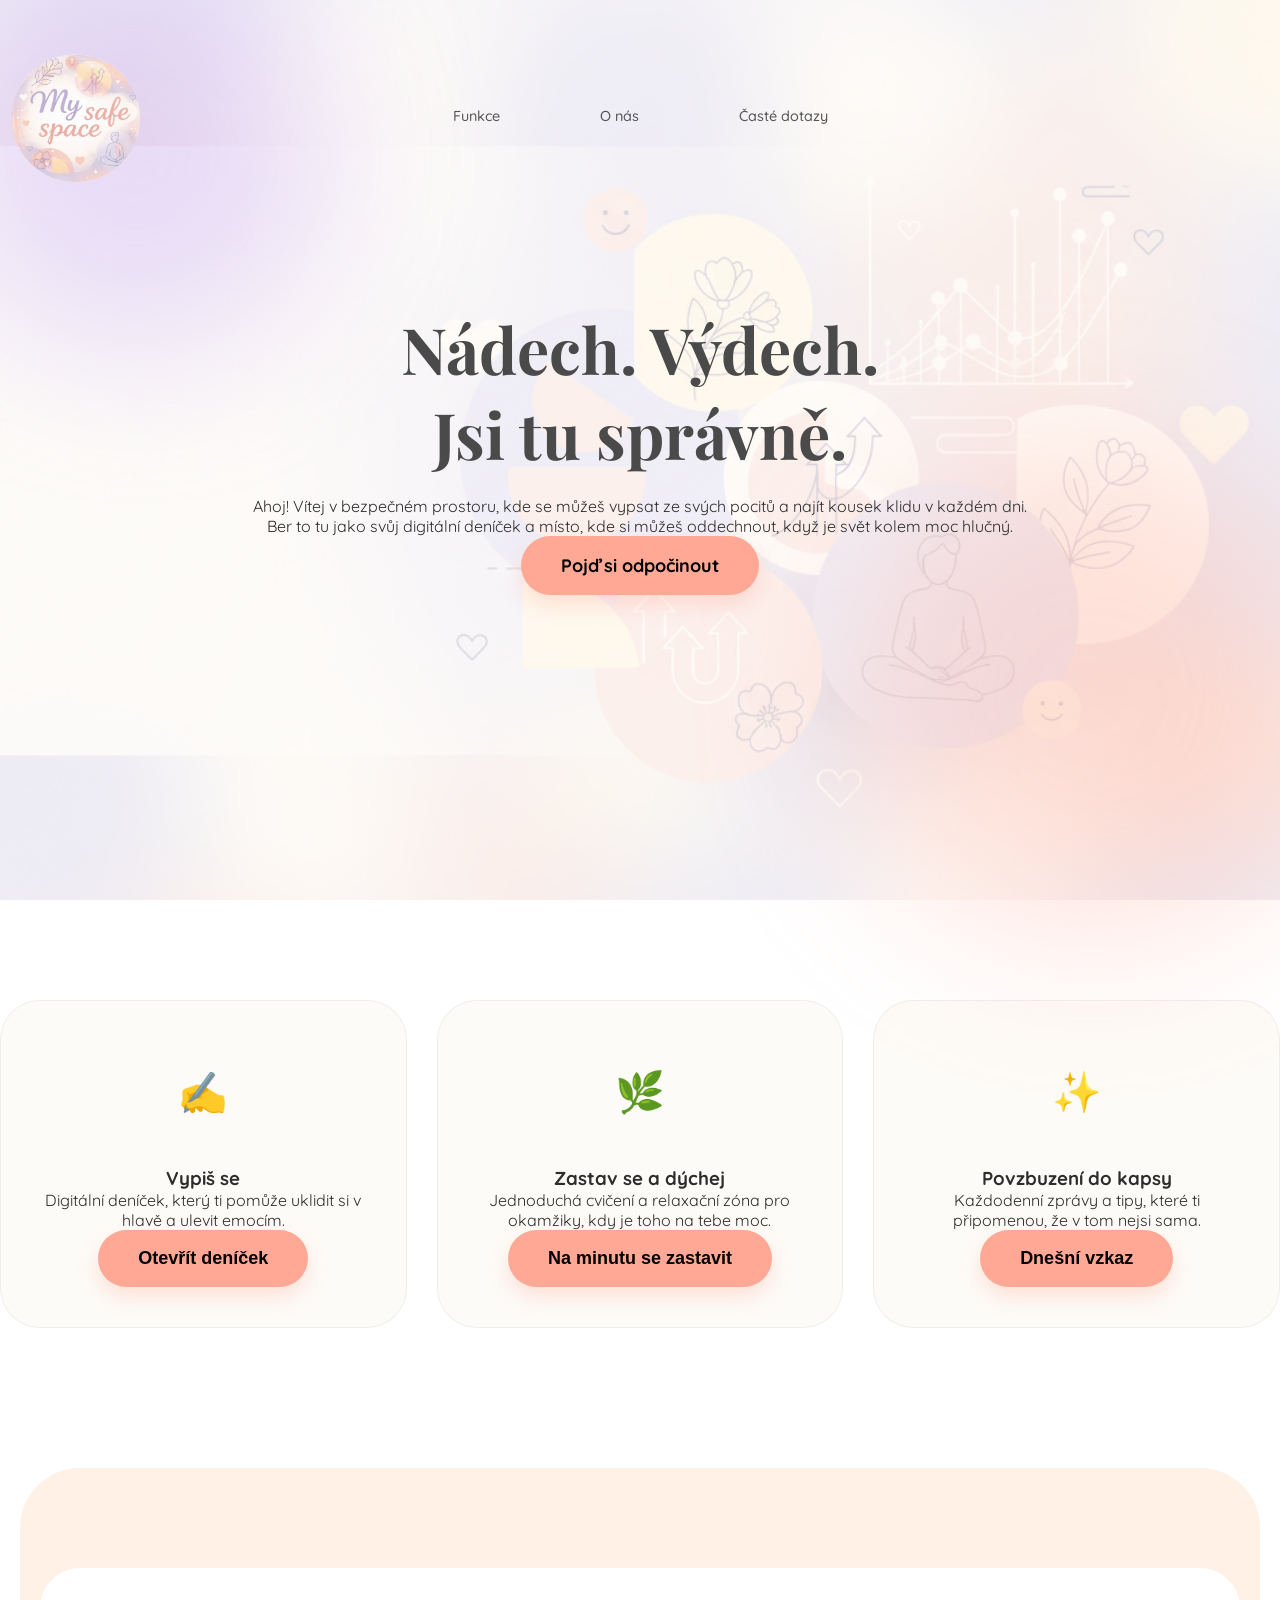
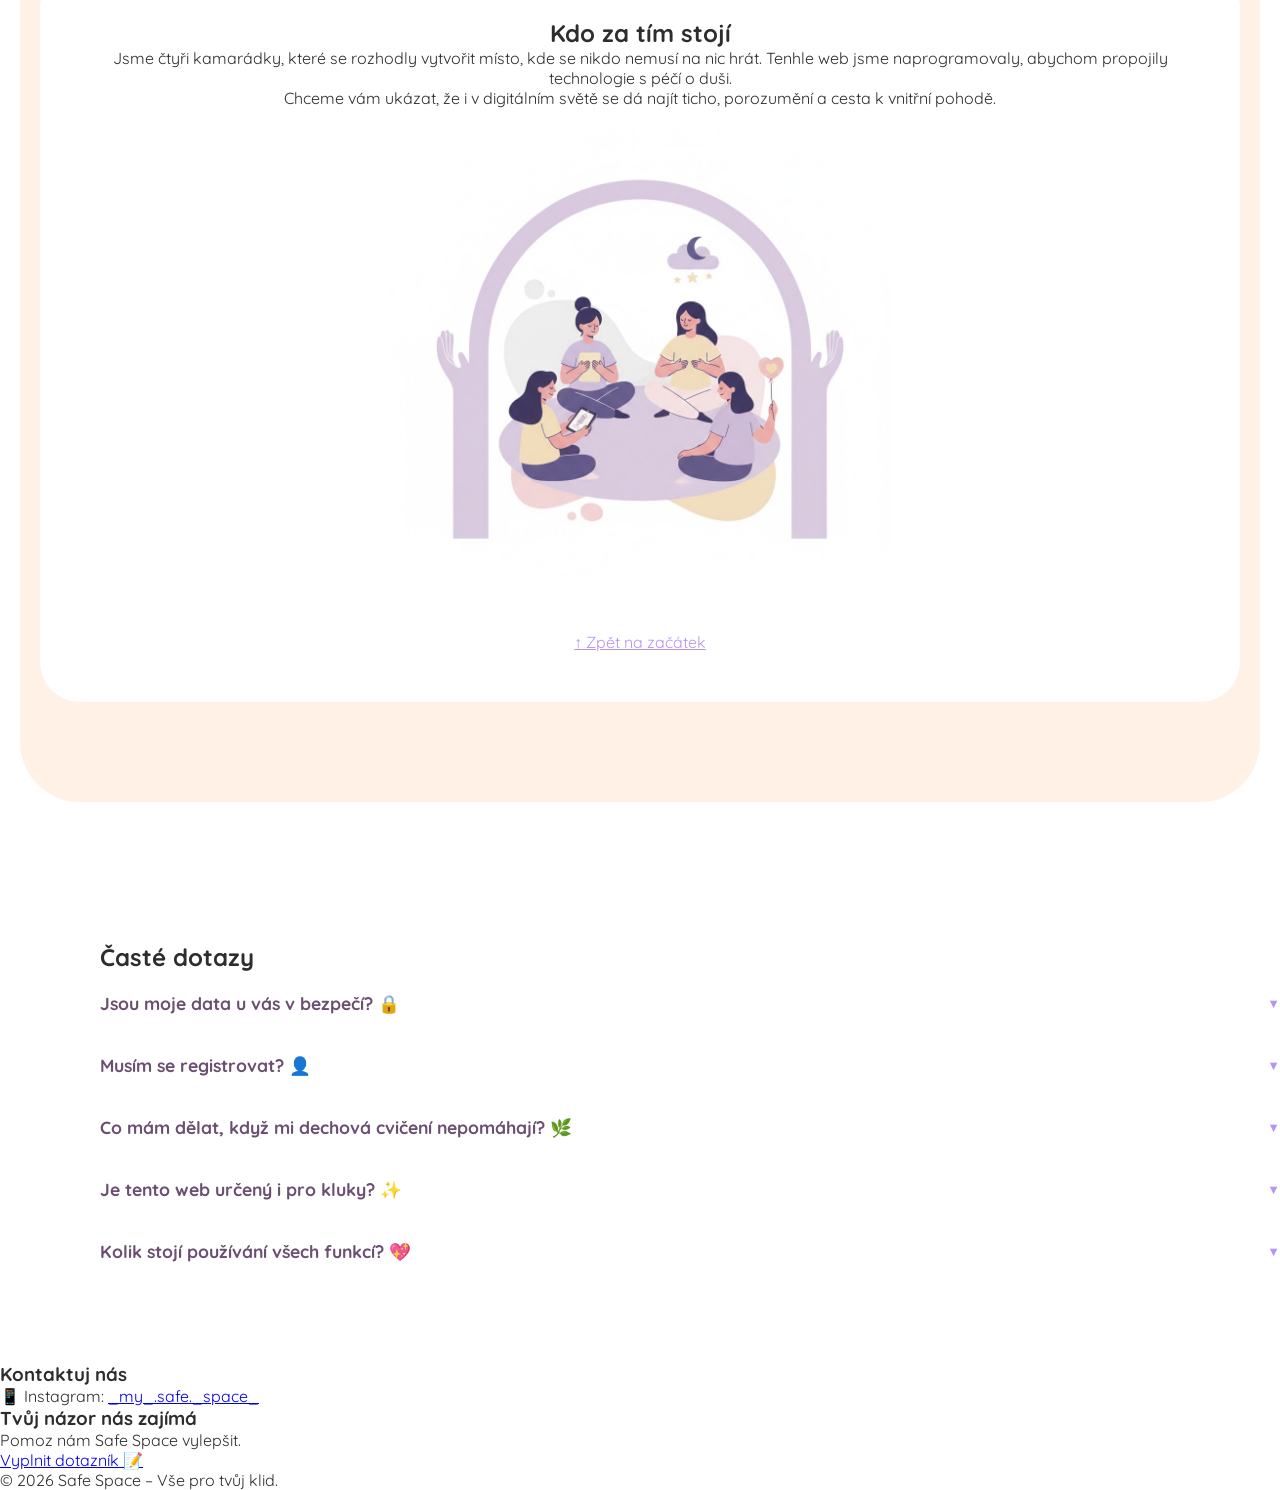
==== index.html @ 0c3a9729 "Rename safe_space_2_.html to index.html" ====
<!DOCTYPE html>
<html lang="cs">
<head>
    <meta charset="UTF-8">
    <meta name="viewport" content="width=device-width, initial-scale=1.0">
    <title>Safe Space | Nádech. Výdech.</title>
    <link href="https://fonts.googleapis.com/css2?family=Playfair+Display:ital,wght@0,700;1,700&family=Quicksand:wght@300;500;700&display=swap" rel="stylesheet">
    <link rel="stylesheet" href="safe_space_2.css">
</head>
<body>

<nav class="navbar">
    <div class="container nav-flex">
        <a href="#home" class="logo">
            <img src="logo bez pozadí.png" alt="Safe space">
        </a>
        <ul class="nav-links">
            <li><a href="#funkce">Funkce</a></li>
            <li><a href="#o_nas" class="nav-about-link">O nás</a></li> 
            <li><a href="#caste_dotazy">Časté dotazy</a></li>
        </ul>
        <span class="spacer"></span>
    </div>
</nav>

<section class="hero" id="home">
    <div class="hero-overlay"></div>
    <div class="blob blob-1"></div>
    <div class="blob blob-2"></div>
    <div class="hero-content">
        <div class="container">
            <h1>Nádech. Výdech.<br>Jsi tu správně.</h1>
            <p>Ahoj! Vítej v bezpečném prostoru, kde se můžeš vypsat ze svých pocitů a najít kousek klidu v každém dni.</p> 
            <p>Ber to tu jako svůj digitální deníček a místo, kde si můžeš oddechnout, když je svět kolem moc hlučný.</p>  
            <a href="#funkce" class="btn-peach">Pojď si odpočinout</a>
        </div>
    </div>
</section>

<section class="features" id="funkce">
    <div class="container">
        <div class="feature-grid">
            <article class="feature-item">
                <div class="icon-box icon-pink">✍️</div>
                <h3>Vypiš se</h3>
                <p>Digitální deníček, který ti pomůže uklidit si v hlavě a ulevit emocím.</p>
                <button class="btn-peach" onclick="openJournal()">Otevřít deníček</button>
            </article>

            <article class="feature-item">
                <div class="icon-box icon-blue">🌿</div>
                <h3>Zastav se a dýchej</h3>
                <p>Jednoduchá cvičení a relaxační zóna pro okamžiky, kdy je toho na tebe moc.</p>
                <div id="breath-zone" style="display: none;">
                    <video class="breath-video" autoplay loop muted playsinline>
                        <source src="interaktivni_prvek.gif.mp4" type="video/mp4">
                    </video>
                    <p id="breath-text" style="font-weight: bold; margin-top: 10px;">Nádech...</p>
                </div>
                <button id="start-breath" class="btn-peach">Na minutu se zastavit</button>
            </article>

            <article class="feature-item">
                <div class="icon-box icon-purple">✨</div>
                <h3>Povzbuzení do kapsy</h3>
                <p>Každodenní zprávy a tipy, které ti připomenou, že v tom nejsi sama.</p>
                <button class="btn-peach" id="vzkaz-btn">Dnešní vzkaz</button>
            </article>
        </div>
    </div>
</section>

<section class="about" id="o_nas">
    <div class="container">
        <div class="about-card">
            <h2>Kdo za tím stojí</h2>
            <p>Jsme čtyři kamarádky, které se rozhodly vytvořit místo, kde se nikdo nemusí na nic hrát. Tenhle web jsme naprogramovaly, abychom propojily technologie s péčí o duši.</p>
            <p>Chceme vám ukázat, že i v digitálním světě se dá najít ticho, porozumění a cesta k vnitřní pohodě.</p>
            <img src="landing_page_obrazek.png" class="ctyri_kamaradky" alt="Tým Safe Space">
            <a href="#home" style="display:block; margin-top:20px; color: var(--lavender);">↑ Zpět na začátek</a>
        </div>
    </div>
</section>

 <section class="faq" id="caste_dotazy" style="padding-left: 100px;">
    <div class="container">
        <h2 class="section-title">Časté dotazy</h2>
        <div class="faq-list">
            <div class="faq-item">
                <button class="faq-question">Jsou moje data u vás v bezpečí? 🔒</button>
                <div class="faq-answer"><p>Naprosto. Vše zůstává pouze ve tvém prohlížeči.</p></div>
            </div>
            <div class="faq-item">
                <button class="faq-question">Musím se registrovat? 👤</button>
                <div class="faq-answer"><p>Ne, registrace není potřeba.</p></div>
            </div>
             <div class="faq-item">
                <button class="faq-question">Co mám dělat, když mi dechová cvičení nepomáhají? 🌿</button>
                <div class="faq-answer"><p>To se může stát a je to v pořádku.</p>
                                        </p> V takovém případě doporučujeme sekci „Kontakty“, kde najdeš čísla na odborníky a linky důvěry, kteří jsou tu pro tebe 24/7. </p></div>
            </div> <div class="faq-item">
                <button class="faq-question">Je tento web určený i pro kluky? ✨</button>
                <div class="faq-answer"><p>Určitě! I když je design laděný do jemných barev, psychické zdraví nezná pohlaví.</p> 
                                           <p> Safe Space je tu pro každého, kdo potřebuje chvíli klidu.</p></div>
            </div> <div class="faq-item">
                <button class="faq-question">Kolik stojí používání všech funkcí? 💖</button>
                <div class="faq-answer"><p>Vše na tomto webu je a vždy bude zdarma. Naším cílem je pomáhat, ne vydělávat.</p></div>
            </div>
        </div>
    </div>
 </section>

<div id="journal-overlay" class="overlay">
    <div class="journal-container">
        <button id="close-journal" class="close-btn">&times; Zavřít</button>
        <div class="journal-tabs">
            <button class="tab-btn active" onclick="openTab(event, 'new-entry')">Nový zápis</button>
            <button class="tab-btn" onclick="openTab(event, 'past-entries')">Minulé zápisky</button>
        </div>
        <div id="new-entry" class="tab-content active">
            <h2>Jak se dnes cítíš?</h2>
            <textarea id="journal-text" placeholder="Tady je tvůj bezpečný prostor..."></textarea>
            <button class="btn-peach" onclick="saveEntry()">Uložit do deníčku</button>
        </div>
        <div id="past-entries" class="tab-content">
            <h2>Tvé minulé myšlenky</h2>
            <div id="entries-list"><p>Zatím tu nejsou žádné zápisky.</p></div>
        </div>
    </div>
</div>

<script src="safe_space_2.js"></script>
</body>
</html>

<footer class="site-footer">
    <div class="container footer-flex">
        <div class="footer-column">
            <h3>Kontaktuj nás</h3>
            <p>📱 Instagram: <a href="#">_my_.safe._space_</a></p>
        </div>

        <div class="footer-column">
            <h3>Tvůj názor nás zajímá</h3>
            <p>Pomoz nám Safe Space vylepšit.</p>
            <a href="ODKAZ_NA_TVUJ_DOTAZNIK" class="btn-dotaznik">Vyplnit dotazník 📝</a>
        </div>
    </div>
    <div class="footer-bottom">
        <p>&copy; 2026 Safe Space – Vše pro tvůj klid.</p>
    </div>
</footer>
---- safe_space_2.css ----
:root {
    --lavender: #B794F4;
    --apricot: #FFA895;
    --mist: #F4F5FF;
    --soft-pink: #FBC4AB;
    --soft-blue: #BDE0FE;
    --soft-purple: #C3AED6;
    --text: #2D2D2D;
}

html { scroll-behavior: smooth; }
* { box-sizing: border-box; margin: 0; padding: 0; }

body {
    font-family: 'Quicksand', sans-serif;
    color: var(--text);
    background-color: #fff;
    overflow-x: hidden;
}

/* Stylování kontejneru pro logo */
.logo {
    display: flex;
    align-items: center;
    text-decoration: none; /* Odstraní podtržení odkazu */
}

/* Samotný obrázek */
.logo img {
    height: 150px;       /* Uprav podle potřeby */
    width: auto;        
    display: block;
}

.nav-flex {
    display: flex;
    align-items: center;
    justify-content: space-between;
    width: 100%;
    padding: 20px 0px;
}

.nav-links {
    list-style: none; /* Odstraní tečky u seznamu */
    display: flex;
    gap: 100px; /* Mezera mezi odkazy */
}

.nav-links a {
    text-decoration: none;
    color: var(--text);
    font-weight: 500;
    font-size: 0.9rem;
    transition: 0.3s;
    opacity: 0.8;
}
 .spacer {
    flex: 1;
 }

.nav-links a:hover {
    color: var(--lavender);
    opacity: 1;
}

/* Responzivita: Na mobilu menu schováme nebo upravíme, 
   aby se nápis a odkazy nepřebíjely */
@media (max-width: 600px) {
    .nav-flex {
        flex-direction: column;
        gap: 15px;
    }
    .spacer {
    display: none;
 }
 .logo, .nav-links {
    flex: none;
 }
}
.navbar {
    position: absolute; /* Lišta plave nad hero sekcí */
    top: 0;
    left: 0;
    width: 100%;
    padding: 20px 0;
    z-index: 10; /* Aby byla lišta nad bloby a textem */
}

.logo {
    flex: 1;
    font-family: 'Playfair Display', serif;
    font-size: 1.5rem;
    font-weight: 700;
    color: var(--text);
    letter-spacing: 1px;
    text-transform: lowercase; /* Pro jemnější, moderní vzhled */
}
.navbar.container { max-width: 100%; 
    margin: 0 auto; 
    padding: 0 20px; }

/* --- HERO SEKCE --- */
.hero {
    height: 100vh;
    display: flex;
    align-items: center;
    justify-content: center;
    text-align: center;
    position: relative;
    background: linear-gradient(180deg, var(--mist) 0%, #ffffff 100%);
    background-image: url('hero_sekce.jpg'); 
    background-size: cover;
    background-position: center;
}

.hero-overlay {
    position: absolute;
    top: 0; left: 0; width: 100%; height: 100%;
    background: rgba(255, 255, 255, 0.7);
    z-index: 1;
}

.blob {
    position: absolute;
    filter: blur(80px);
    border-radius: 50%;
    opacity: 0.3;
    z-index: 2;
    animation: move 15s infinite alternate;
}
.blob-1 { width: 400px; height: 400px; background: var(--lavender); top: -5%; left: -5%; }
.blob-2 { width: 500px; height: 500px; background: var(--apricot); bottom: -5%; right: -5%; }

@keyframes move { from { transform: translate(0, 0); } to { transform: translate(40px, 80px); } }

.hero-content { position: relative; z-index: 3; }

h1 { 
    font-family: 'Playfair Display', serif; 
    font-size: clamp(2.5rem, 8vw, 4rem); 
    color: #4A4A4A; 
    margin-bottom: 20px; 
}

/* --- TLAČÍTKA --- */
.btn-peach {
    background-color: var(--apricot);
    color: #000;
    padding: 18px 40px;
    border-radius: 50px;
    border: none;
    font-size: 18px;
    font-weight: 700;
    cursor: pointer;
    transition: 0.3s;
    box-shadow: 0 10px 20px rgba(255, 168, 149, 0.3);
    text-decoration: none;
    display: inline-block;
}
.btn-peach:hover { transform: scale(1.05); background-color: #ffd8cc; }

/* --- VLASTNOSTI S IKONAMI --- */
.features { padding: 100px 0; background: #fff; }
.feature-grid { display: grid; grid-template-columns: repeat(auto-fit, minmax(300px, 1fr)); gap: 30px; }

.feature-item {
    background: #fdfbf7;
    padding: 40px;
    border-radius: 40px;
    text-align: center;
    border: 1px solid rgba(0,0,0,0.05);
    transition: 0.4s;
}

.icon-box {
    width: 100px; height: 100px; border-radius: 50%;
    display: flex; align-items: center; justify-content: center;
    margin: 0 auto 25px;
    overflow: hidden;
    font-size: 40px;
}

.icon-img {
    width: 100%; height: 100%;
    background-image: url('ikony.jpg');
    background-size: cover;
}

/* --- INTERAKTIVNÍ DECH --- */
#breath-zone {
    display: none;
    margin-top: 30px;
}
.breath-video {
    width: 200px;
    border-radius: 50%;
    box-shadow: 0 0 30px var(--soft-blue);
}

/* --- O NÁS --- */
.about { background: #fff1e6; padding: 100px 20px; border-radius: 60px; margin: 40px 20px; }
.about-card { background: #fff; padding: 50px; border-radius: 40px; text-align: center; }

.faq-question {
    width: 100%;
    padding: 20px 0; /* Aby to bylo nakraji stejně jako text */
    background: none;
    border: none;
    outline: none; /* Aby tam nebyl rámeček */
    text-align: left;
    font-size: 1.1rem; /* malilinko větší než ostatní písmena */
    font-family: 'Quicksand', sans-serif;
    font-weight: 700;
    cursor: pointer;
    display: flex;
    justify-content: space-between;
    align-items: center;
    transition: 0.3s;
    color: #6B4E71;
}

.faq {
    padding: 50px 0;
    background: #fff;
    margin-top: 60px; /* Tímto přidáš mezeru mezi "O nás" a "FAQ" */
}

.faq {
    padding: 80px 0 80px 0; /* Více místa nahoře (120px) než dole (80px) */
    background: #fff;
}
.faq-item.active .faq-question::after {
    transform: rotate(180deg);
}

.faq-answer p {
    line-height: 1.6;
    color: #666;
}

/* Skryje odpovědi při načtení stránky */
.faq-answer {
    display: none; 
    padding: 10px 0 20px 0;
    color: #555;
}

/* Styl pro šipečku u otázky */
.faq-question::after {
    content: '▼'; /* Symbol šipky */
    font-size: 0.8rem;
    transition: transform 0.3s ease;
    margin-left: 10px;
    color: var(--lavender);
}

/* Rotace šipečky, když je otázka aktivní */
.faq-item.active .faq-question::after {
    transform: rotate(180deg);
}

.ctyri_kamaradky { 
    width: 500px;
}

/* --- STYL PRO PŘEKRYTÍ (DENÍČEK) --- */
.overlay {
    display: none; 
    position: fixed;
    top: 0;
    left: 0;
    width: 100%;
    height: 100%;
    background-color: white !important; /* Musí být neprůhledné */
    z-index: 10000; 
    overflow-y: auto;
    padding: 80px 20px; /* Větší prostor nahoře kvůli tlačítku zavřít */
}

.journal-container {
    max-width: 800px;
    margin: 0 auto;
    text-align: center;
    position: relative;
}

.journal-tabs {
    display: flex;
    justify-content: center;
    gap: 20px;
    margin-bottom: 30px;
    border-bottom: 1px solid var(--mist);
}

.tab-btn {
    background: none;
    border: none;
    border-bottom: 3px solid transparent;
    font-family: 'Quicksand', sans-serif;
    font-weight: 700;
    cursor: pointer;
    padding: 15px 25px;
    font-size: 1.1rem;
    color: #888;
    transition: 0.3s;
}

.tab-btn.active {
    border-bottom: 3px solid var(--lavender);
    color: var(--lavender);
}

.tab-content {
    display: none; 
}

.tab-content.active {
    display: block; 
}

#journal-text {
    width: 100%;
    height: 350px;
    margin: 20px 0;
    padding: 25px;
    border-radius: 25px;
    border: 2px solid var(--mist);
    font-family: 'Quicksand', sans-serif;
    font-size: 1.1rem;
    outline: none;
    resize: none;
}

#journal-text:focus {
    border-color: var(--lavender);
}

.close-btn {
    position: fixed; /* Změněno na fixed, aby bylo vždy vidět */
    top: 20px;
    right: 30px;
    font-size: 1.2rem;
    background: var(--mist);
    padding: 10px 20px;
    border-radius: 30px;
    border: none;
    cursor: pointer;
    font-family: 'Quicksand';
    font-weight: 700;
    z-index: 10001;
}

.close-btn:hover {
    background: #e2e4f0;
}
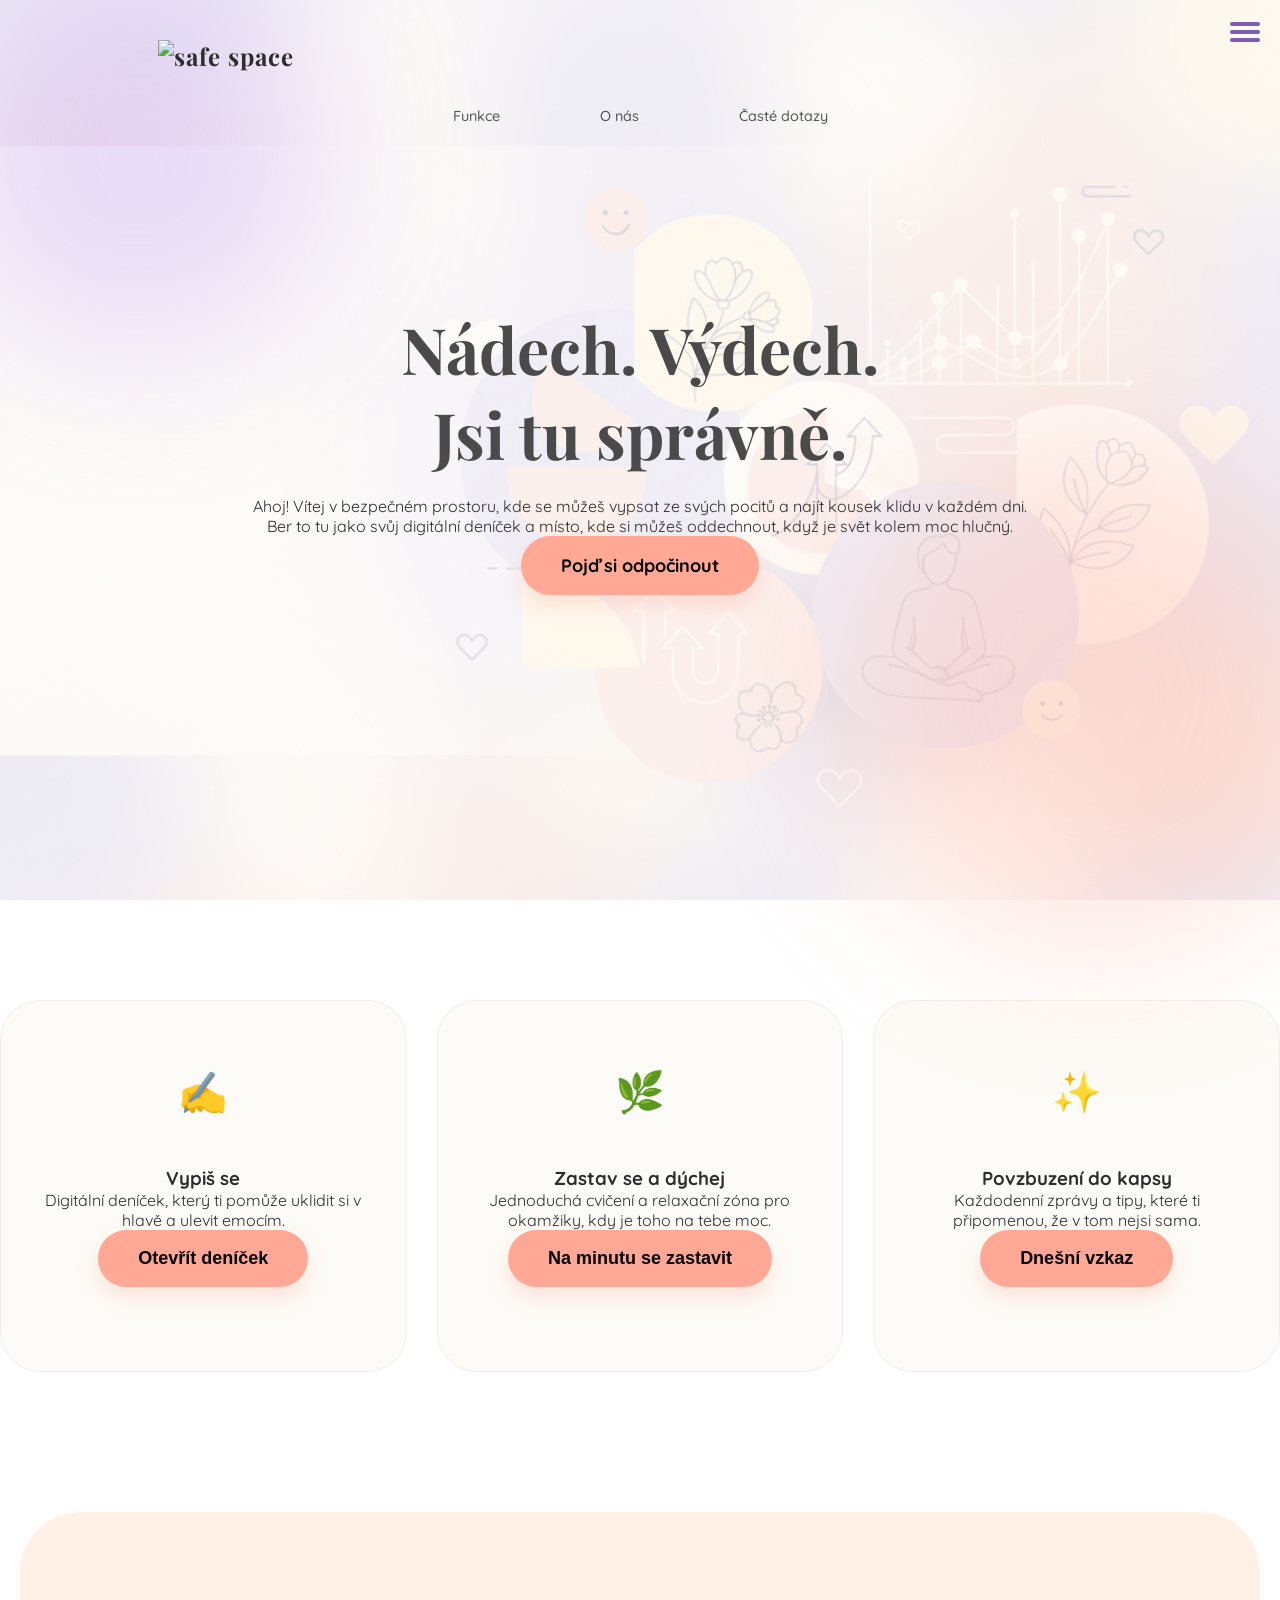
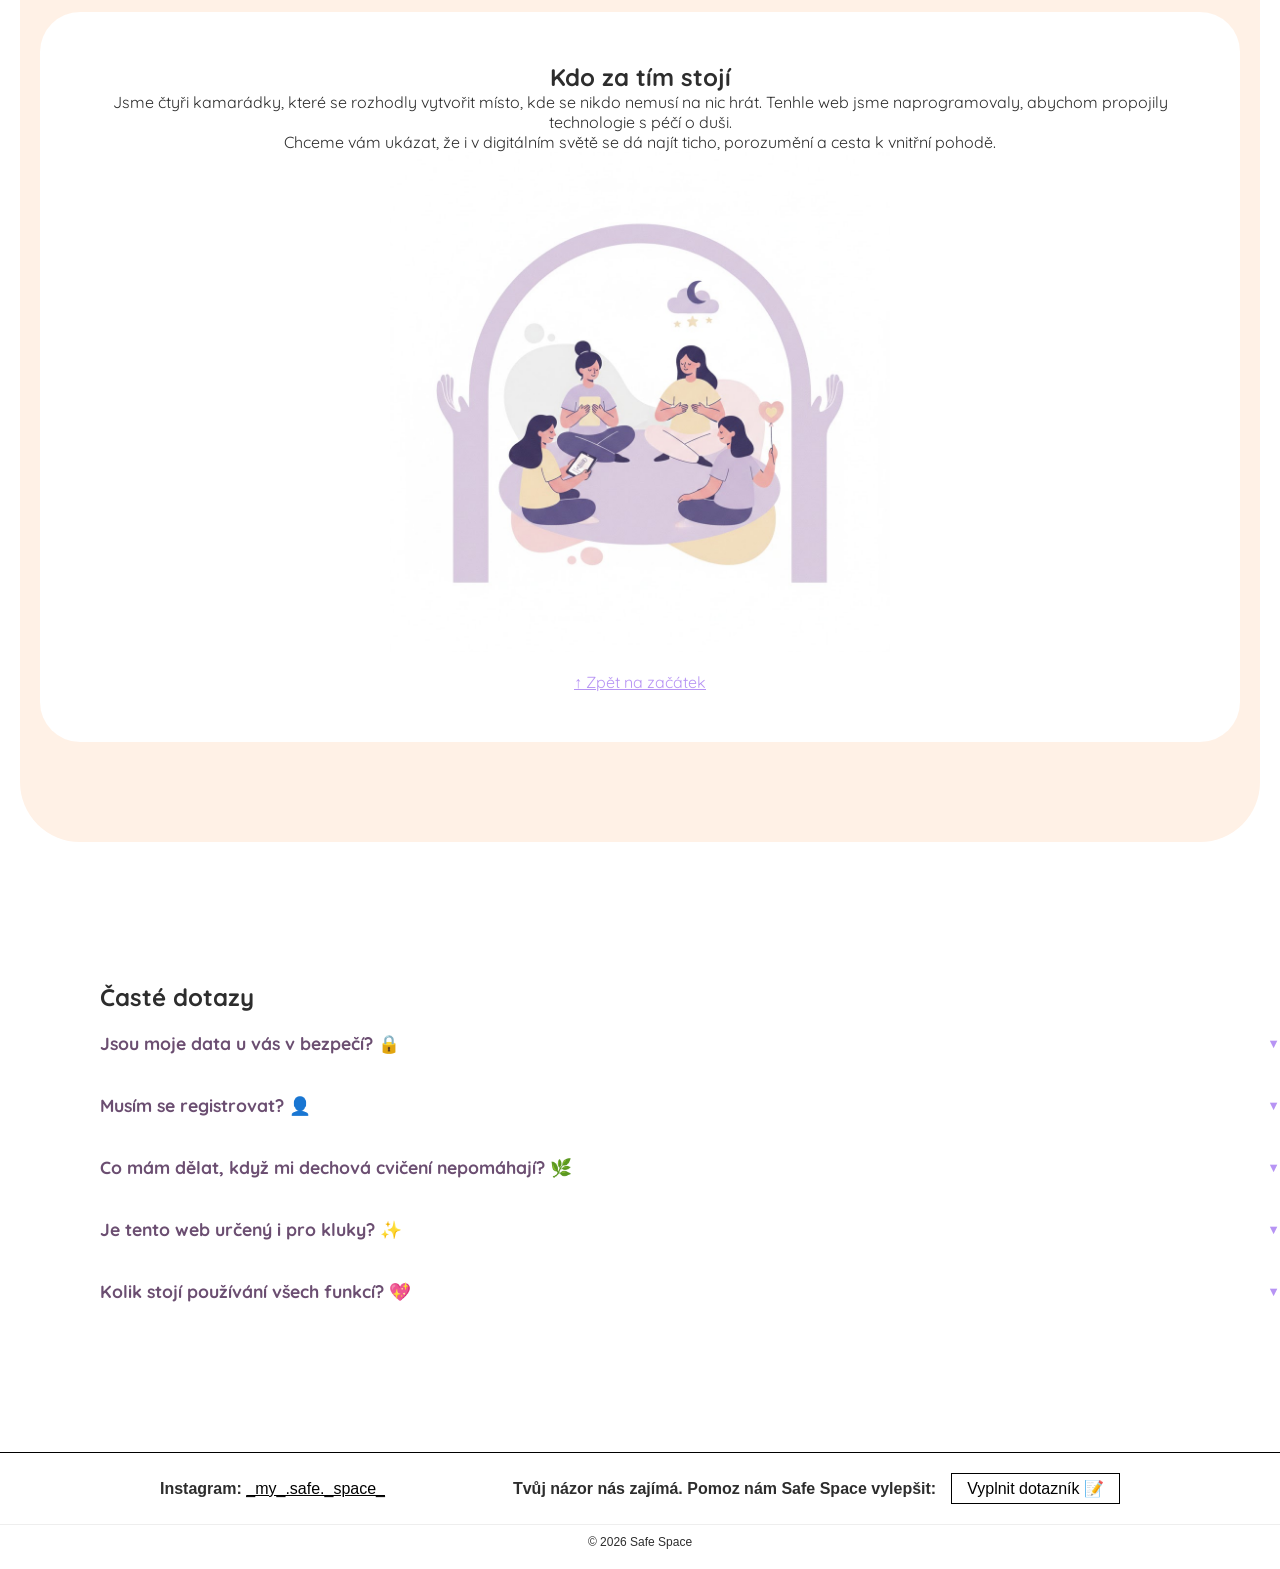
==== commit 21b0052c: "Add files via upload" ====
--- a/index.html
+++ b/index.html
@@ -9,10 +9,52 @@
 </head>
 <body>
 
+<div class="emergency-burger-wrapper">
+    <button class="burger-tlacitko" aria-label="Menu tísňových linek">
+        <span></span>
+        <span></span>
+        <span></span>
+    </button>
+
+    <div class="tisnova-nabidka" id="tisnoveMenu">
+        <h2>Tísňová čísla</h2>
+        <ul class="seznam-linek">
+            <li class="radek-linky">
+                <span class="nazev-sluzby">Evropské číslo</span>
+                <a href="tel:112" class="tlacitko-volat">112</a>
+            </li>
+            <li class="radek-linky">
+                <span class="nazev-sluzby">Hasiči</span>
+                <a href="tel:150" class="tlacitko-volat">150</a>
+            </li>
+            <li class="radek-linky">
+                <span class="nazev-sluzby">Záchranka</span>
+                <a href="tel:155" class="tlacitko-volat">155</a>
+            </li>
+            <li class="radek-linky">
+                <span class="nazev-sluzby">Policie</span>
+                <a href="tel:158" class="tlacitko-volat">158</a>
+            </li>
+            <li class="radek-linky">
+                <span class="nazev-sluzby">Psychická pomoc (Dospělí)</span>
+                <a href="tel:116123" class="tlacitko-volat">116123</a>
+            </li>
+            <li class="radek-linky">
+                <span class="nazev-sluzby">Linka bezpečí (Do 26 let)</span>
+                <a href="tel:116111" class="tlacitko-volat">116111</a>
+            </li>
+            <li class="radek-linky">
+                <span class="nazev-sluzby">Cesta z krize</span>
+                <a href="tel:116006" class="tlacitko-volat">116006</a>
+            </li>
+        </ul>
+    </div>
+</div>
+
 <nav class="navbar">
     <div class="container nav-flex">
         <a href="#home" class="logo">
-            <img src="logo bez pozadí.png" alt="Safe space">
+            <img src="logo_bez_pozadi.png" alt="Safe space">
         </a>
         <ul class="nav-links">
             <li><a href="#funkce">Funkce</a></li>
@@ -48,16 +90,16 @@
             </article>
 
             <article class="feature-item">
-                <div class="icon-box icon-blue">🌿</div>
-                <h3>Zastav se a dýchej</h3>
-                <p>Jednoduchá cvičení a relaxační zóna pro okamžiky, kdy je toho na tebe moc.</p>
-                <div id="breath-zone" style="display: none;">
-                    <video class="breath-video" autoplay loop muted playsinline>
-                        <source src="interaktivni_prvek.gif.mp4" type="video/mp4">
-                    </video>
-                    <p id="breath-text" style="font-weight: bold; margin-top: 10px;">Nádech...</p>
-                </div>
-                <button id="start-breath" class="btn-peach">Na minutu se zastavit</button>
+               <div class="icon-box icon-blue">🌿</div>
+               <h3>Zastav se a dýchej</h3>
+               <p>Jednoduchá cvičení a relaxační zóna pro okamžiky, kdy je toho na tebe moc.</p>
+    
+               <div id="breath-zone" style="display: none;">
+                   <div id="breath-flower">🌸</div>
+                   <p id="breath-text" style="font-weight: bold; margin-top: 15px;">Nádech...</p>
+               </div>
+    
+               <button id="start-breath" class="btn-peach">Na minutu se zastavit</button>
             </article>
 
             <article class="feature-item">
@@ -65,6 +107,7 @@
                 <h3>Povzbuzení do kapsy</h3>
                 <p>Každodenní zprávy a tipy, které ti připomenou, že v tom nejsi sama.</p>
                 <button class="btn-peach" id="vzkaz-btn">Dnešní vzkaz</button>
+                <p id="vzkaz-text" style="margin-top: 20px; font-weight: bold; font-size: 1.1rem; color: #6B4E71; min-height: 24px; transition: opacity 0.5s ease; opacity: 0;"></p>
             </article>
         </div>
     </div>
@@ -82,7 +125,7 @@
     </div>
 </section>
 
- <section class="faq" id="caste_dotazy" style="padding-left: 100px;">
+<section class="faq" id="caste_dotazy" style="padding-left: 100px;">
     <div class="container">
         <h2 class="section-title">Časté dotazy</h2>
         <div class="faq-list">
@@ -94,21 +137,26 @@
                 <button class="faq-question">Musím se registrovat? 👤</button>
                 <div class="faq-answer"><p>Ne, registrace není potřeba.</p></div>
             </div>
-             <div class="faq-item">
+            <div class="faq-item">
                 <button class="faq-question">Co mám dělat, když mi dechová cvičení nepomáhají? 🌿</button>
-                <div class="faq-answer"><p>To se může stát a je to v pořádku.</p>
-                                        </p> V takovém případě doporučujeme sekci „Kontakty“, kde najdeš čísla na odborníky a linky důvěry, kteří jsou tu pro tebe 24/7. </p></div>
-            </div> <div class="faq-item">
+                <div class="faq-answer">
+                    <p>To se může stát a je to v pořádku. V takovém případě doporučujeme sekci „Tísňová čísla“ v pravém horním rohu, kde najdeš čísla na odborníky a linky důvěry, kteří jsou tu pro tebe 24/7.</p>
+                </div>
+            </div> 
+            <div class="faq-item">
                 <button class="faq-question">Je tento web určený i pro kluky? ✨</button>
-                <div class="faq-answer"><p>Určitě! I když je design laděný do jemných barev, psychické zdraví nezná pohlaví.</p> 
-                                           <p> Safe Space je tu pro každého, kdo potřebuje chvíli klidu.</p></div>
-            </div> <div class="faq-item">
+                <div class="faq-answer">
+                    <p>Určitě! I když je design laděný do jemných barev, psychické zdraví nezná pohlaví.</p> 
+                    <p>Safe Space je tu pro každého, kdo potřebuje chvíli klidu.</p>
+                </div>
+            </div> 
+            <div class="faq-item">
                 <button class="faq-question">Kolik stojí používání všech funkcí? 💖</button>
                 <div class="faq-answer"><p>Vše na tomto webu je a vždy bude zdarma. Naším cílem je pomáhat, ne vydělávat.</p></div>
             </div>
         </div>
     </div>
- </section>
+</section>
 
 <div id="journal-overlay" class="overlay">
     <div class="journal-container">
@@ -129,24 +177,28 @@
     </div>
 </div>
 
+<footer class="site-footer">
+    <div style="width: 100%; border-top: 1px solid black; padding: 20px 0; margin-top: 50px; font-family: sans-serif;">
+        <div style="max-width: 1000px; margin: 0 auto; padding: 0 20px; display: flex; justify-content: space-between; align-items: center; flex-wrap: wrap; gap: 10px;">
+            <div style="white-space: nowrap;">
+                <strong>Instagram:</strong> 
+                <a href="https://www.instagram.com/_my_.safe._space_/" target="_blank" style="color: black; text-decoration: underline;">
+                    _my_.safe._space_
+                 </a>
+            </div>
+            <div style="display: flex; align-items: center; gap: 15px; flex-wrap: wrap;">
+                <span><strong>Tvůj názor nás zajímá. Pomoz nám Safe Space vylepšit:</strong></span>
+                <a href="https://forms.gle/ohTYtpYNd53UGNxY6" style="border: 1px solid black; padding: 5px 15px; text-decoration: none; color: black; white-space: nowrap;">
+                    Vyplnit dotazník 📝
+                </a>
+            </div>
+        </div>
+        <div style="text-align: center; font-size: 12px; margin-top: 20px; border-top: 1px solid #eee; padding-top: 10px;">
+            © 2026 Safe Space
+        </div>
+    </div>
+</footer>
+
 <script src="safe_space_2.js"></script>
 </body>
-</html>
-
-<footer class="site-footer">
-    <div class="container footer-flex">
-        <div class="footer-column">
-            <h3>Kontaktuj nás</h3>
-            <p>📱 Instagram: <a href="#">_my_.safe._space_</a></p>
-        </div>
-
-        <div class="footer-column">
-            <h3>Tvůj názor nás zajímá</h3>
-            <p>Pomoz nám Safe Space vylepšit.</p>
-            <a href="ODKAZ_NA_TVUJ_DOTAZNIK" class="btn-dotaznik">Vyplnit dotazník 📝</a>
-        </div>
-    </div>
-    <div class="footer-bottom">
-        <p>&copy; 2026 Safe Space – Vše pro tvůj klid.</p>
-    </div>
-</footer>
+</html>
--- a/safe_space_2.css
+++ b/safe_space_2.css
@@ -354,3 +354,184 @@
     background: #e2e4f0;
 }
 
+/* Styl pro samotnou kytičku */
+#breath-flower {
+    font-size: 60px; /* Velikost kytičky */
+    display: inline-block;
+    transition: transform 4s ease-in-out; /* Plynulý přechod trvající 4 sekundy */
+    transform: scale(1);
+}
+
+/* Třída, kterou JavaScriptem přidáme pro efekt zvětšení (nádech) */
+#breath-flower.inhale {
+    transform: scale(1.6); /* Zvětšení o 60% */
+}
+
+/* Styl pro burger tlačítko */
+.burger-tlacitko {
+    display: flex;
+    flex-direction: column;
+    justify-content: space-around;
+    width: 30px;
+    height: 25px;
+    background: transparent;
+    border: none;
+    cursor: pointer;
+    padding: 0;
+    z-index: 10;
+}
+
+.burger-tlacitko span {
+    width: 30px;
+    height: 3px;
+    background-color: #cc0000; /* Červené čárky */
+    border-radius: 10px;
+    transition: all 0.3s linear;
+}
+
+/* Skrytí menu v základu */
+.tisnova-nabidka {
+    display: none; /* Menu není vidět */
+    font-family: Arial, sans-serif;
+    max-width: 400px;
+    padding: 15px;
+    border: 2px solid #cc0000;
+    border-radius: 8px;
+    background-color: #fff5f5;
+    position: absolute;
+    top: 50px;
+    right: 20px;
+}
+
+/* Třída, kterou JavaScript přidá pro zobrazení menu */
+.tisnova-nabidka.aktivni {
+    display: block;
+}
+
+/* Styly vnitřku menu */
+.seznam-linek { list-style: none; padding: 0; margin: 0; }
+.radek-linky { display: flex; justify-content: space-between; align-items: center; padding: 10px; border-bottom: 1px solid #ffe0e0; }
+.nazev-sluzby { font-weight: bold; color: #333; }
+.tlacitko-volat { display: inline-block; background-color: #cc0000; color: white; text-decoration: none; padding: 8px 15px; border-radius: 5px; font-weight: bold; }
+.euroalarm { background-color: #e6f0fa; }
+.euroalarm .tlacitko-volat { background-color: #003399; }
+
+/* Kontejner fixovaný vpravo nahoře */
+.emergency-burger-wrapper {
+    position: fixed;
+    top: 20px;
+    right: 20px;
+    z-index: 9999; /* Zajišťuje, že menu bude nad vším ostatním obsahem */
+    display: flex;
+    flex-direction: column;
+    align-items: flex-end;
+    font-family: Arial, sans-serif;
+}
+
+/* Jemné fialové burger tlačítko */
+.burger-tlacitko {
+    display: flex;
+    flex-direction: column;
+    justify-content: space-around;
+    width: 30px;
+    height: 24px;
+    background: transparent;
+    border: none;
+    cursor: pointer;
+    padding: 0;
+    margin-bottom: 10px;
+}
+
+.burger-tlacitko span {
+    width: 30px;
+    height: 4px;
+    background-color: #7c5cb7; /* Jemná fialová barva linek */
+    border-radius: 2px;
+    transition: all 0.3s ease;
+}
+
+/* Stylování samotného menu */
+.tisnova-nabidka {
+    display: none; /* V základu skryté */
+    width: 280px;
+    padding: 15px;
+    border: 1px solid #d1c4e9; /* Světle fialový okraj */
+    border-radius: 12px;
+    background-color: #f3e5f5; /* Velmi jemné fialové pozadí */
+    box-shadow: 0 4px 15px rgba(0, 0, 0, 0.1);
+}
+
+/* Třída pro zobrazení (přepínaná pomocí JS) */
+.tisnova-nabidka.aktivni {
+    display: block;
+}
+
+.tisnova-nabidka h2 {
+    color: #4a148c; /* Tmavě fialový nadpis */
+    text-align: center;
+    margin-top: 0;
+    margin-bottom: 15px;
+    font-size: 1.2em;
+}
+
+.seznam-linek {
+    list-style: none;
+    padding: 0;
+    margin: 0;
+}
+
+.radek-linky {
+    display: flex;
+    justify-content: space-between;
+    align-items: center;
+    padding: 8px 0;
+    border-bottom: 1px solid #e1bee7;
+}
+
+.radek-linky:last-child {
+    border-bottom: none;
+}
+
+.nazev-sluzby {
+    font-weight: bold;
+    color: #4a3b63; /* Tmavší tlumená fialová pro text */
+    font-size: 0.95em;
+}
+
+/* Výrazné fialové tlačítko pro zavolání */
+.tlacitko-volat {
+    display: inline-block;
+    background-color: #7c5cb7; /* Střední fialová */
+    color: white;
+    text-decoration: none;
+    padding: 6px 14px;
+    border-radius: 20px;
+    font-weight: bold;
+    font-size: 0.9em;
+    transition: background-color 0.2s;
+}
+
+.tlacitko-volat:hover {
+    background-color: #5e35b1; /* Tmavší fialová při najetí myší */
+}
+
+/* Jemné odlišení evropského čísla 112 */
+.euroalarm {
+    background-color: #eaedea; 
+    border-radius: 6px;
+    padding: 8px 6px;
+}
+
+.obsah {
+    max-width: 1200px;  /* Maximální šířka na počítači */
+    width: 90%;         /* Na mobilu zabere 90 % šířky, takže zůstanou hezké okraje */
+    margin: 0 auto;     /* Klíčový krok: Vycentruje celý blok na střed obrazovky */
+    padding: 20px;      /* Vnitřní odsazení, aby text nebyl nalepený úplně na okrajích */
+}
+
+img {
+    max-width: 100%;    /* Obrázek nikdy nebude širší než obrazovka mobilu */
+    height: auto;       /* Zachová správný poměr stran */
+    display: block;     /* Umožní obrázek správně centrovat */
+    margin: 0 auto;     /* Vycentruje obrázek na střed */
+}
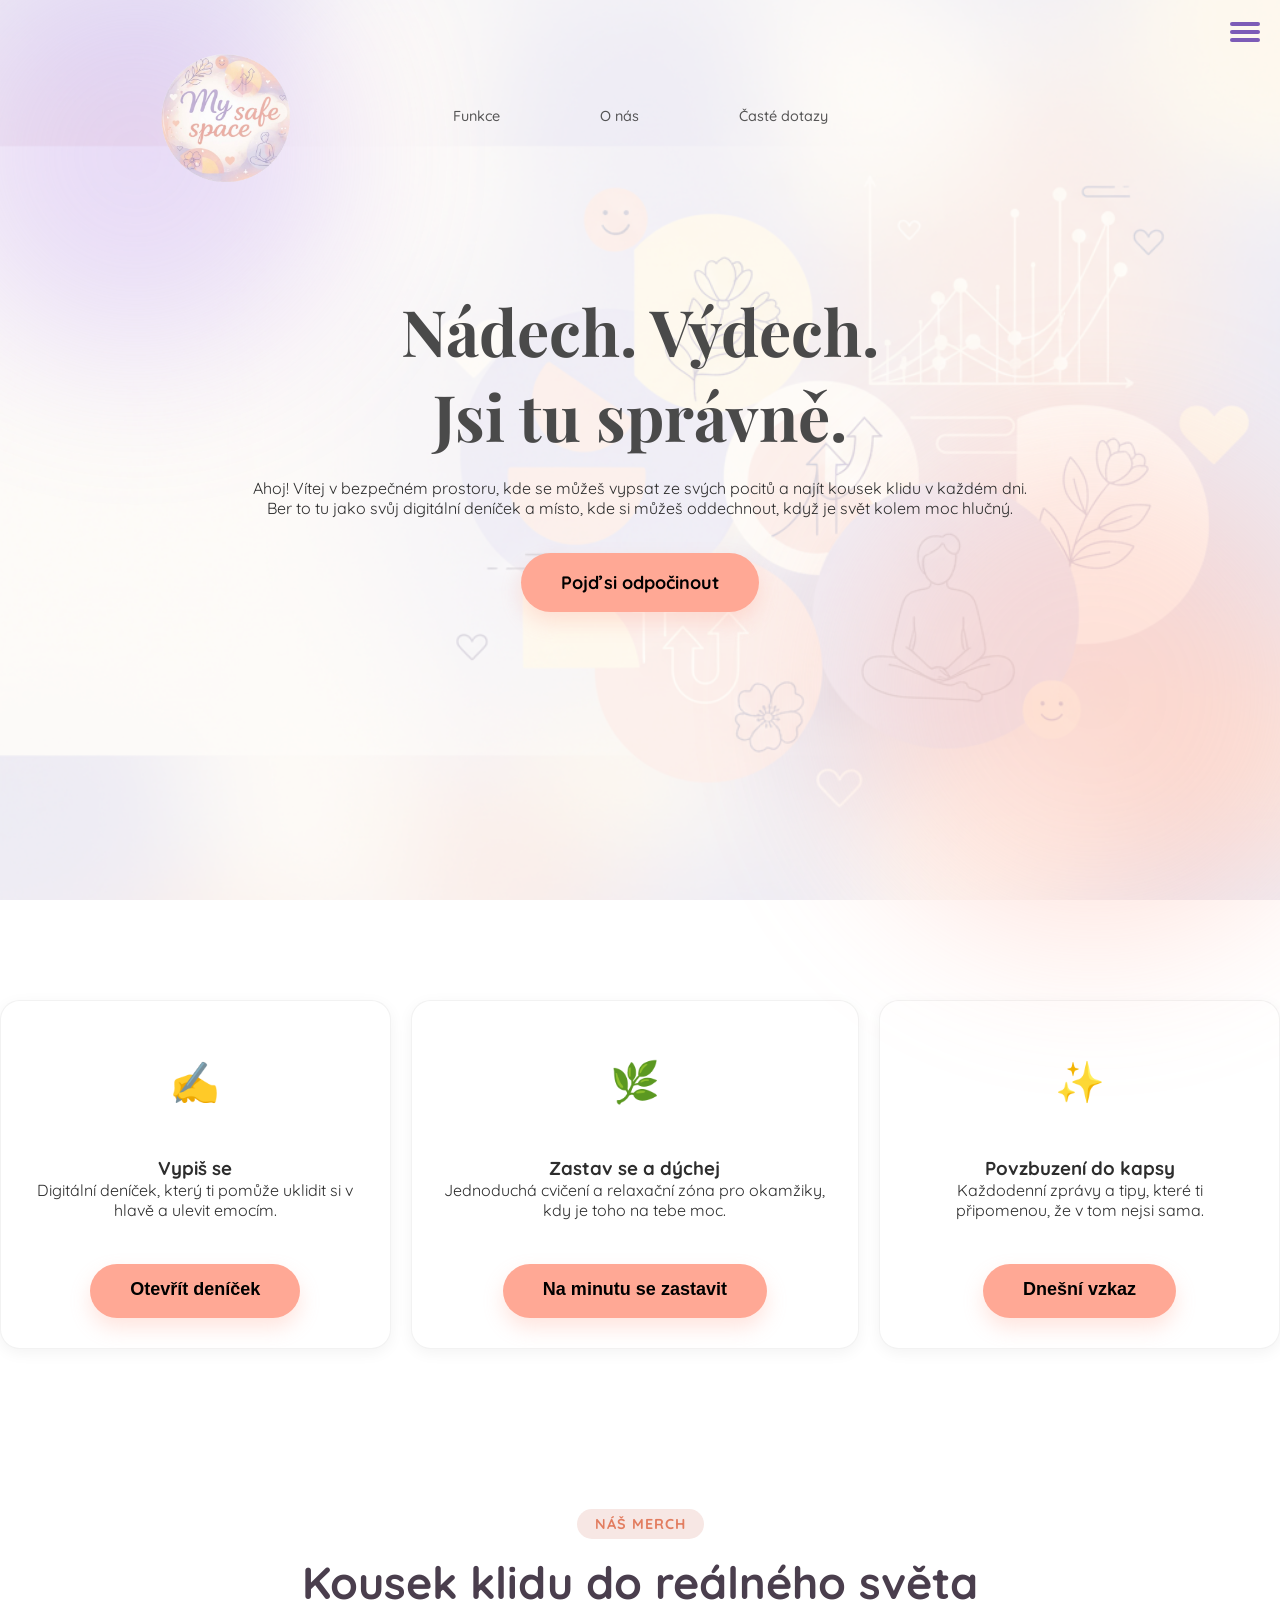
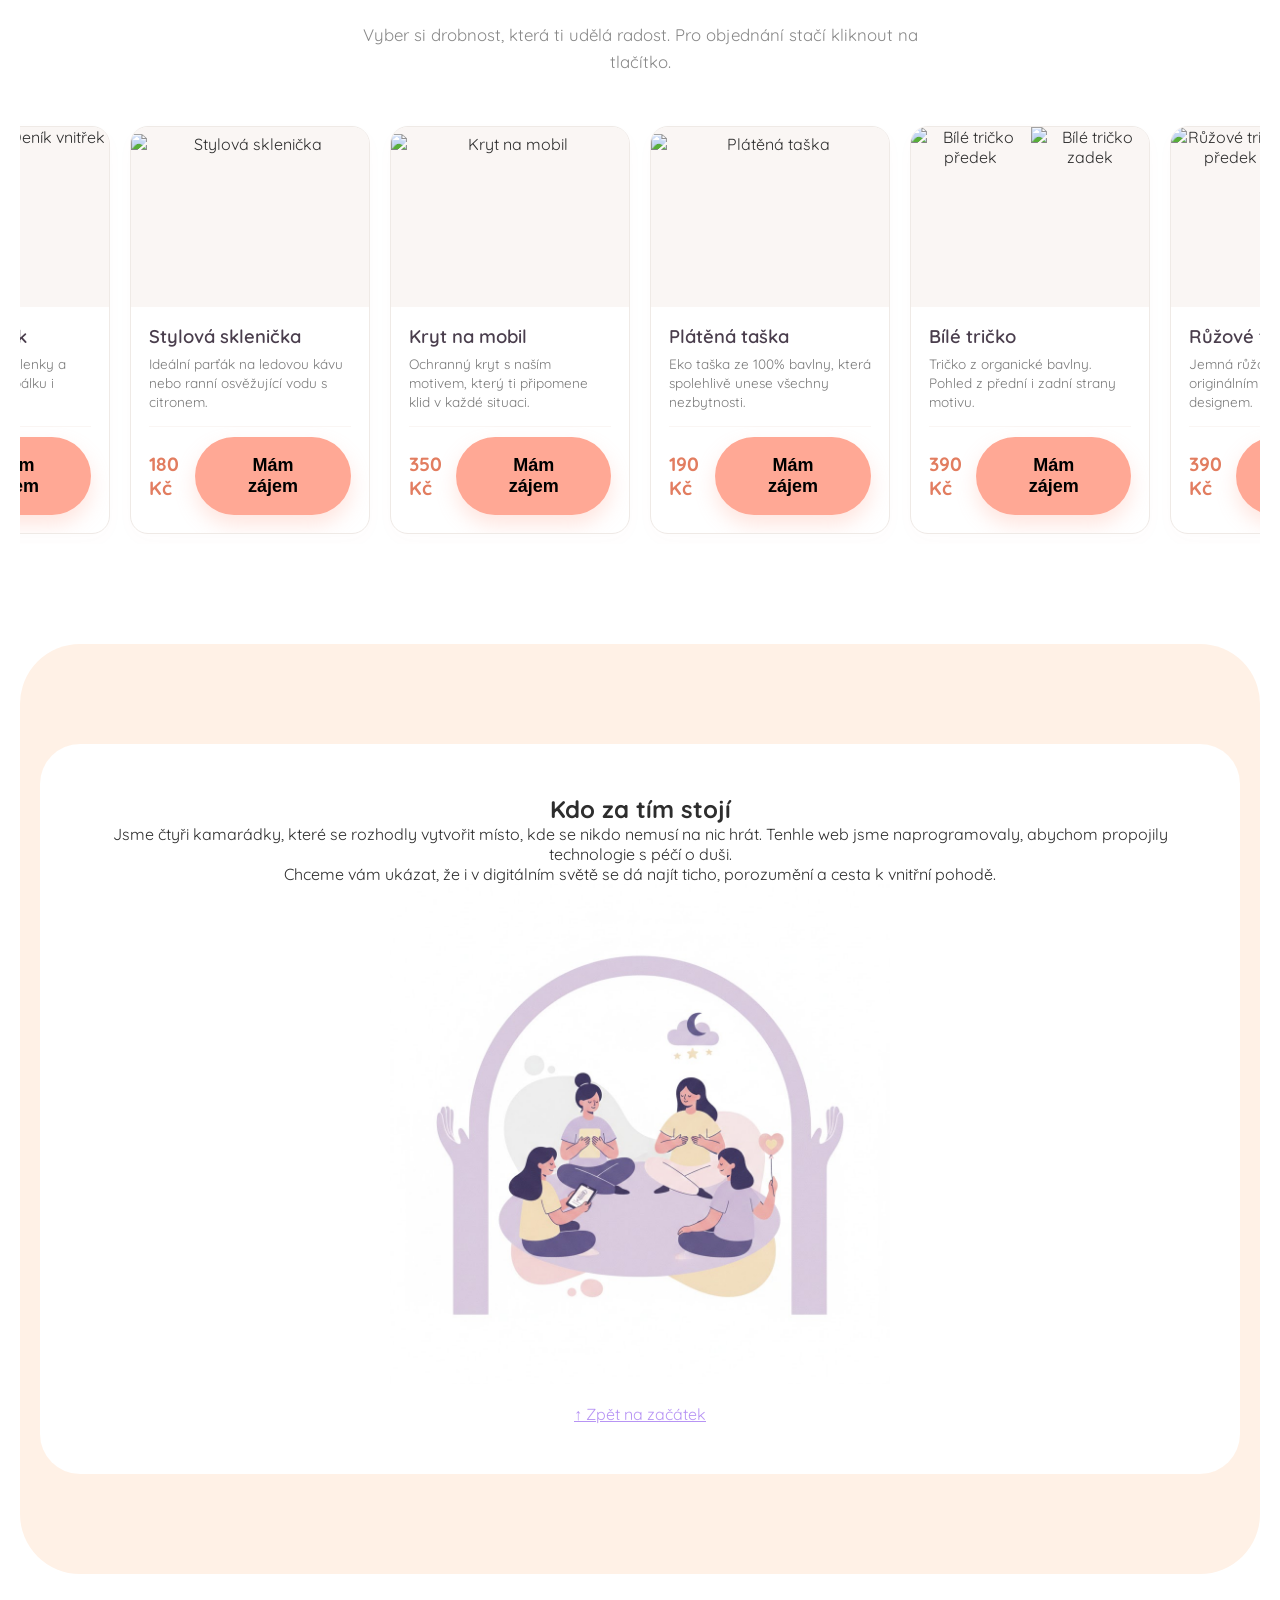
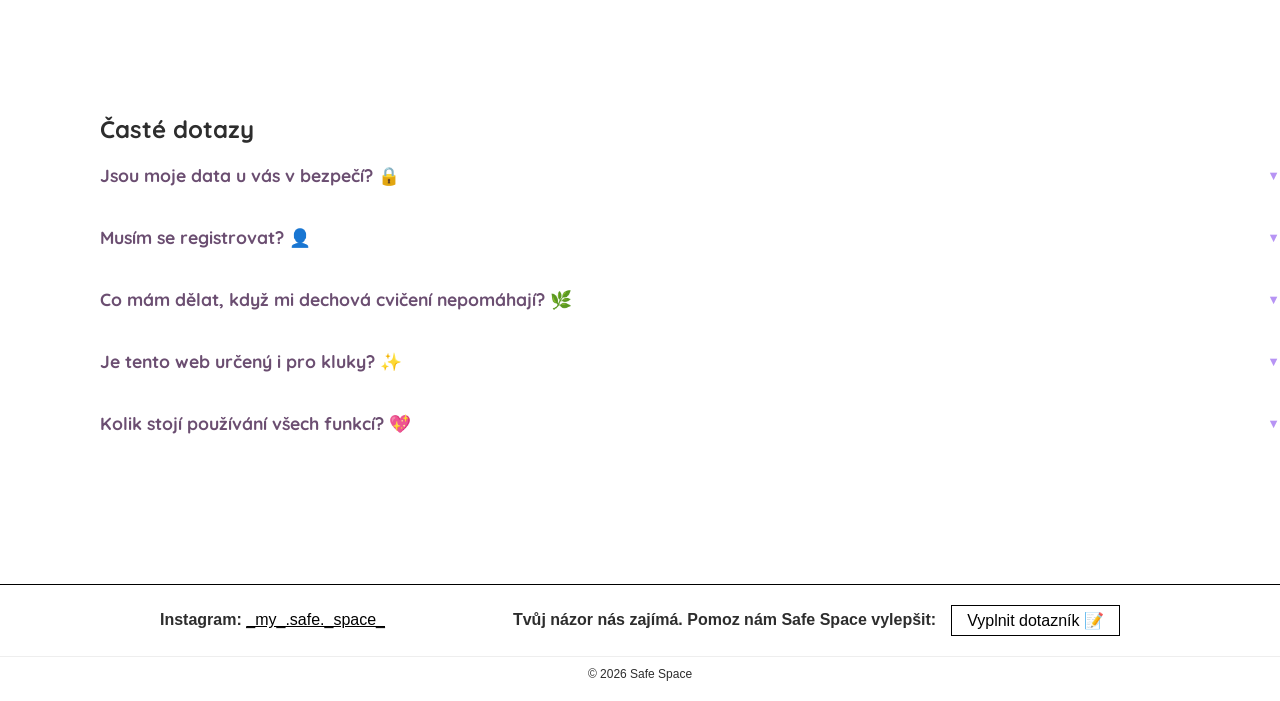
==== commit 07b332e3: "Add files via upload" ====
--- a/index.html
+++ b/index.html
@@ -52,18 +52,32 @@
 </div>
 
 <nav class="navbar">
+
     <div class="container nav-flex">
+
         <a href="#home" class="logo">
+
             <img src="logo_bez_pozadi.png" alt="Safe space">
+
         </a>
+
         <ul class="nav-links">
+
             <li><a href="#funkce">Funkce</a></li>
-            <li><a href="#o_nas" class="nav-about-link">O nás</a></li> 
+
+            <li><a href="#o_nas" class="nav-about-link">O nás</a></li>
+
             <li><a href="#caste_dotazy">Časté dotazy</a></li>
+
         </ul>
+
         <span class="spacer"></span>
-    </div>
-</nav>
+
+    </div>
+
+</nav> 
+
+
 
 <section class="hero" id="home">
     <div class="hero-overlay"></div>
@@ -73,7 +87,7 @@
         <div class="container">
             <h1>Nádech. Výdech.<br>Jsi tu správně.</h1>
             <p>Ahoj! Vítej v bezpečném prostoru, kde se můžeš vypsat ze svých pocitů a najít kousek klidu v každém dni.</p> 
-            <p>Ber to tu jako svůj digitální deníček a místo, kde si můžeš oddechnout, když je svět kolem moc hlučný.</p>  
+            <p class="hero-text-bottom">Ber to tu jako svůj digitální deníček a místo, kde si můžeš oddechnout, když je svět kolem moc hlučný.</p>  
             <a href="#funkce" class="btn-peach">Pojď si odpočinout</a>
         </div>
     </div>
@@ -106,11 +120,268 @@
                 <div class="icon-box icon-purple">✨</div>
                 <h3>Povzbuzení do kapsy</h3>
                 <p>Každodenní zprávy a tipy, které ti připomenou, že v tom nejsi sama.</p>
+                <p id="vzkaz-text" style="margin-top: 20px; font-weight: bold; font-size: 1.1rem; color: #6B4E71; min-height: 24px; transition: opacity 0.5s ease; opacity: 0;"></p>
+                
                 <button class="btn-peach" id="vzkaz-btn">Dnešní vzkaz</button>
-                <p id="vzkaz-text" style="margin-top: 20px; font-weight: bold; font-size: 1.1rem; color: #6B4E71; min-height: 24px; transition: opacity 0.5s ease; opacity: 0;"></p>
-            </article>
-        </div>
-    </div>
+            </article>
+        </div>
+    </div>
+</section>
+
+<section id="merch" style="background-color: #ffffff; padding: 60px 0; width: 100%; display: block; clear: both;">
+    
+    <style>
+        /* Tento obal vycentruje MERCH bez ovlivnění zbytku webu */
+        .safe-merch-container {
+            max-width: 1600px !important;
+            width: 100% !important;
+            margin: 0 auto !important;
+            padding: 0 20px !important;
+            box-sizing: border-box !important;
+            text-align: center !important;
+            display: block !important;
+        }
+
+        .merch-main-header {
+            text-align: center;
+            margin-bottom: 40px;
+        }
+
+        .merch-badge {
+            display: inline-block;
+            background-color: #F7E7E4;
+            color: #E27D60;
+            padding: 6px 18px;
+            border-radius: 30px;
+            font-size: 0.9rem;
+            font-weight: bold;
+            text-transform: uppercase;
+            letter-spacing: 1px;
+            margin-bottom: 15px;
+        }
+
+        .merch-main-header h2 {
+            font-size: 2.8rem;
+            color: #4A3E4D;
+            margin: 0 0 12px 0;
+            font-weight: 700;
+        }
+
+        .merch-main-header p {
+            color: #888888;
+            font-size: 1.05rem;
+            max-width: 600px;
+            margin: 0 auto;
+            line-height: 1.6;
+        }
+
+        /* Řada produktů vedle sebe - vycentrovaná */
+        .merch-products-grid {
+            display: flex !important;
+            flex-direction: row !important;
+            flex-wrap: nowrap !important;
+            gap: 20px !important;
+            justify-content: center !important;
+            width: 100% !important;
+            box-sizing: border-box !important;
+            padding: 10px 0 !important;
+            margin: 0 auto !important;
+            overflow-x: auto;
+        }
+
+        /* IDEÁLNÍ VELIKOST POLÍČEK: Zvětšeno pro lepší čitelnost */
+        .merch-product-card {
+            background: #ffffff;
+            border: 1px solid #EFEAE6;
+            border-radius: 18px;
+            width: 240px; /* Zvětšená šířka kartičky */
+            flex-shrink: 0;
+            display: flex;
+            flex-direction: column;
+            overflow: hidden;
+            box-shadow: 0 6px 20px rgba(226, 125, 96, 0.02);
+            transition: transform 0.3s ease, box-shadow 0.3s ease, border-color 0.3s ease;
+            box-sizing: border-box;
+        }
+
+        .merch-product-card:hover {
+            transform: translateY(-5px);
+            box-shadow: 0 12px 28px rgba(226, 125, 96, 0.08);
+            border-color: #E27D60;
+        }
+
+        /* Box na obrázky merche */
+        .merch-card-images {
+            display: flex;
+            width: 100%;
+            height: 180px;
+            background-color: #FAF6F4;
+            overflow: hidden;
+            gap: 1px;
+            align-items: center;
+            justify-content: center;
+        }
+
+        /* Pouze obrázky UVNITŘ MERCHE se dvěma fotkami */
+        .merch-card-images img {
+            flex: 1;
+            width: 50%;
+            height: 100%;
+            object-fit: cover;
+        }
+
+        /* Pouze obrázky UVNITŘ MERCHE s jednou fotkou (kryt, sklenička) - NEOŘÍZNUTÉ */
+        .merch-card-images img.full-width-img {
+            width: 100%;
+            height: 92%;
+            flex: none;
+            object-fit: contain !important; /* Zde se zmenší jen produkt v merche */
+        }
+
+        .merch-card-body {
+            padding: 18px;
+            display: flex;
+            flex-direction: column;
+            flex-grow: 1;
+            text-align: left;
+        }
+
+        .merch-card-body h3 {
+            font-size: 1.15rem;
+            color: #4A3E4D;
+            margin: 0 0 6px 0;
+            font-weight: 600;
+        }
+
+        .merch-desc {
+            color: #7A7A7A;
+            font-size: 0.85rem;
+            line-height: 1.4;
+            margin: 0 0 15px 0;
+            flex-grow: 1;
+        }
+
+        .merch-card-footer {
+            margin-top: auto;
+            display: flex;
+            align-items: center;
+            justify-content: space-between;
+            padding-top: 10px;
+            border-top: 1px solid #FAF6F4;
+        }
+
+        .merch-card-price {
+            font-size: 1.2rem;
+            font-weight: bold;
+            color: #E27D60;
+        }
+    </style>
+
+    <div class="safe-merch-container">
+        
+        <div class="merch-main-header">
+            <span class="merch-badge">Náš merch</span>
+            <h2>Kousek klidu do reálného světa</h2>
+            <p>Vyber si drobnost, která ti udělá radost. Pro objednání stačí kliknout na tlačítko.</p>
+        </div>
+
+        <div class="merch-products-grid">
+            
+            <article class="merch-product-card">
+                <div class="merch-card-images">
+                    <img src="denik_1.jpg" alt="Deník obálka">
+                    <img src="denik_2.jpg" alt="Deník vnitřek">
+                </div>
+                <div class="merch-card-body">
+                    <h3>Bezpečný deník</h3>
+                    <p class="merch-desc">Tvůj prostor pro myšlenky a emoce. Pohled na obálku i vnitřek.</p>
+                    <div class="merch-card-footer">
+                        <span class="merch-card-price">290 Kč</span>
+                        <button class="btn-peach" onclick="objednatProdukt('Bezpečný deník')">Mám zájem</button>
+                    </div>
+                </div>
+            </article>
+
+            <article class="merch-product-card">
+                <div class="merch-card-images">
+                    <img src="sklenicka.jpg" alt="Stylová sklenička" class="full-width-img">
+                </div>
+                <div class="merch-card-body">
+                    <h3>Stylová sklenička</h3>
+                    <p class="merch-desc">Ideální parťák na ledovou kávu nebo ranní osvěžující vodu s citronem.</p>
+                    <div class="merch-card-footer">
+                        <span class="merch-card-price">180 Kč</span>
+                        <button class="btn-peach" onclick="objednatProdukt('Stylová sklenička')">Mám zájem</button>
+                    </div>
+                </div>
+            </article>
+
+            <article class="merch-product-card">
+                <div class="merch-card-images">
+                    <img src="kryt.jpg" alt="Kryt na mobil" class="full-width-img">
+                </div>
+                <div class="merch-card-body">
+                    <h3>Kryt na mobil</h3>
+                    <p class="merch-desc">Ochranný kryt s naším motivem, který ti připomene klid v každé situaci.</p>
+                    <div class="merch-card-footer">
+                        <span class="merch-card-price">350 Kč</span>
+                        <button class="btn-peach" onclick="objednatProdukt('Kryt na mobil')">Mám zájem</button>
+                    </div>
+                </div>
+            </article>
+
+            <article class="merch-product-card">
+                <div class="merch-card-images">
+                    <img src="taska.jpg" alt="Plátěná taška" class="full-width-img">
+                </div>
+                <div class="merch-card-body">
+                    <h3>Plátěná taška</h3>
+                    <p class="merch-desc">Eko taška ze 100% bavlny, která spolehlivě unese všechny nezbytnosti.</p>
+                    <div class="merch-card-footer">
+                        <span class="merch-card-price">190 Kč</span>
+                        <button class="btn-peach" onclick="objednatProdukt('Plátěná taška')">Mám zájem</button>
+                    </div>
+                </div>
+            </article>
+
+            <article class="merch-product-card">
+                <div class="merch-card-images">
+                    <img src="tricko_bile_1.jpg" alt="Bílé tričko předek">
+                    <img src="tricko_bile_2.jpg" alt="Bílé tričko zadek">
+                </div>
+                <div class="merch-card-body">
+                    <h3>Bílé tričko</h3>
+                    <p class="merch-desc">Tričko z organické bavlny. Pohled z přední i zadní strany motivu.</p>
+                    <div class="merch-card-footer">
+                        <span class="merch-card-price">390 Kč</span>
+                        <button class="btn-peach" onclick="objednatProdukt('Bílé tričko se vzorem')">Mám zájem</button>
+                    </div>
+                </div>
+            </article>
+
+            <article class="merch-product-card">
+                <div class="merch-card-images">
+                    <img src="tricko_ruzove_1.jpg" alt="Růžové tričko předek">
+                    <img src="tricko_ruzove_2.jpg" alt="Růžové tričko zadek">
+                </div>
+                <div class="merch-card-body">
+                    <h3>Růžové tričko</h3>
+                    <p class="merch-desc">Jemná růžová alternativa s originálním oboustranným designem.</p>
+                    <div class="merch-card-footer">
+                        <span class="merch-card-price">390 Kč</span>
+                        <button class="btn-peach" onclick="objednatProdukt('Růžové tričko se vzorem')">Mám zájem</button>
+                    </div>
+                </div>
+            </article>
+
+        </div>
+    </div>
+
+    <script>
+        function objednatProdukt(nazevProduktu) {
+            alert("✨ Skvělá volba! Produkt '" + nazevProduktu + "' byl úspěšně přidán do tvého zájmu. Brzy tě budeme kontaktovat pro dokončení objednávky. ✨");
+        }
+    </script>
 </section>
 
 <section class="about" id="o_nas">
--- a/safe_space_2.css
+++ b/safe_space_2.css
@@ -69,13 +69,28 @@
     .nav-flex {
         flex-direction: column;
         gap: 15px;
+        align-items: center; /* Vycentruje logo i odkazy na střed jen na mobilu */
     }
     .spacer {
-    display: none;
- }
- .logo, .nav-links {
-    flex: none;
- }
+        display: none; /* Skryje prázdné místo, aby na mobilu nepřekáželo */
+    }
+    .logo {
+        flex: none;
+        display: block;
+        width: auto;
+        text-align: center;
+        margin: 0 auto;
+    }
+    .logo img {
+        height: 100px; /* Zmenšení loga jen na mobilu, aby nezabíralo půlku displeje */
+        width: auto;
+        margin: 0 auto;
+    }
+    .nav-links {
+        flex: none;
+        gap: 20px; /* Zmenší mezeru mezi odkazy na 20px, aby se na mobilu vešly vedle sebe */
+        justify-content: center;
+    }
 }
 .navbar {
     position: absolute; /* Lišta plave nad hero sekcí */
@@ -534,4 +549,40 @@
     height: auto;       /* Zachová správný poměr stran */
     display: block;     /* Umožní obrázek správně centrovat */
     margin: 0 auto;     /* Vycentruje obrázek na střed */
-}+}
+
+.hero-text-bottom {
+    margin-bottom: 35px; /* Tímto číslem si můžeš mezeru zvětšit nebo zmenšit podle potřeby */
+}
+
+/* Styly pro celou mřížku */
+.feature-grid {
+    display: flex; /* nebo grid, pokud ho používáš */
+    gap: 20px;
+    justify-content: center;
+}
+
+/* Styly pro jednotlivé kartičky */
+.feature-item {
+    background: #ffffff; /* nebo vaše barva pozadí */
+    border-radius: 20px;
+    padding: 30px;
+    text-align: center;
+    box-shadow: 0 4px 15px rgba(0,0,0,0.05); /* jemný stín jako na screenu */
+    
+    /* KLÍČOVÉ VLASTNOSTI PRO ZAROVNÁNÍ TLAČÍTEK: */
+    display: flex;
+    flex-direction: column;
+    align-items: center; /* vycentruje ikony, texty i tlačítka na střed */
+}
+
+/* KLÍČOVÉ VLASTNOSTI PRO TLAČÍTKA */
+.feature-item .btn-peach {
+    /* margin-top: auto zajistí, že se tlačítko odlepí od textu 
+       a skočí na samotný spodek kartičky do jedné roviny s ostatními */
+    margin-top: auto; 
+    
+    /* Větší horní odsazení, aby tlačítko nebylo nalepené na textu, 
+       pokud by náhodou texty byly stejně dlouhé */
+    padding-top: 15px; 
+}
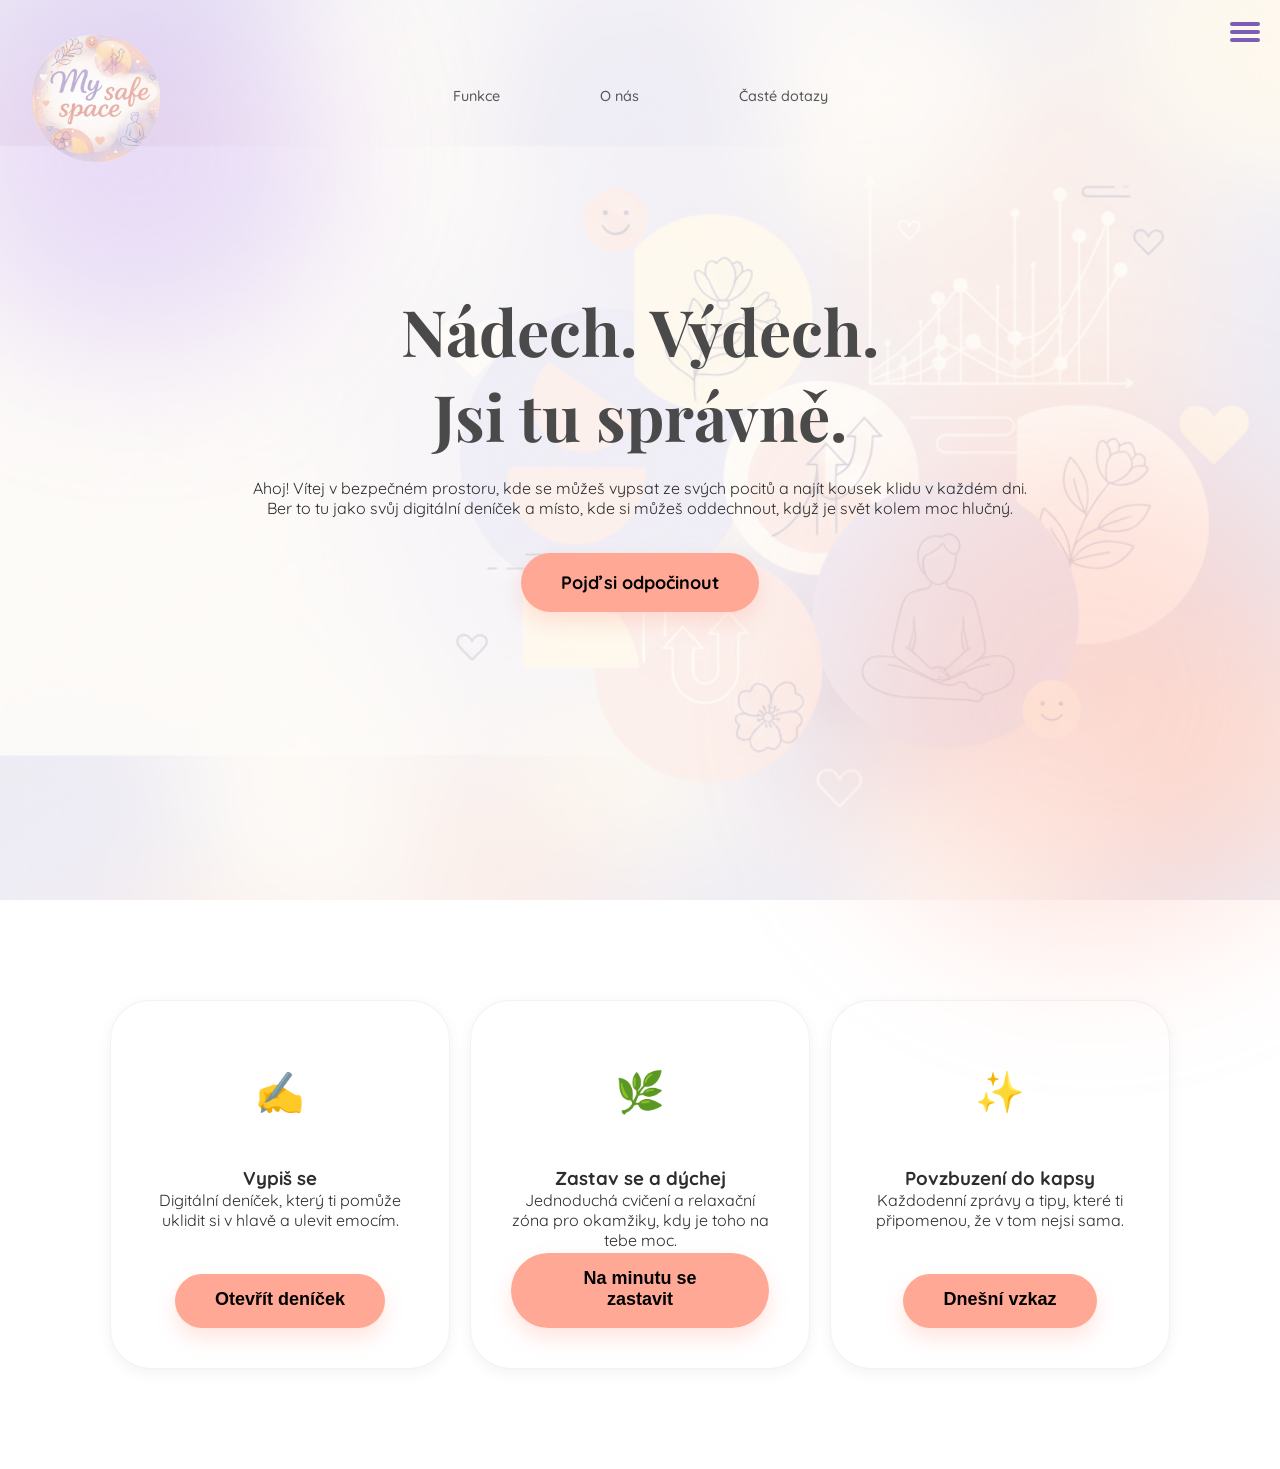
==== commit 6cc1e0d7: "Add files via upload" ====
--- a/index.html
+++ b/index.html
@@ -52,32 +52,18 @@
 </div>
 
 <nav class="navbar">
-
     <div class="container nav-flex">
-
         <a href="#home" class="logo">
-
             <img src="logo_bez_pozadi.png" alt="Safe space">
-
         </a>
-
         <ul class="nav-links">
-
             <li><a href="#funkce">Funkce</a></li>
-
             <li><a href="#o_nas" class="nav-about-link">O nás</a></li>
-
             <li><a href="#caste_dotazy">Časté dotazy</a></li>
-
         </ul>
-
         <span class="spacer"></span>
-
     </div>
-
 </nav> 
-
-
 
 <section class="hero" id="home">
     <div class="hero-overlay"></div>
@@ -107,12 +93,10 @@
                <div class="icon-box icon-blue">🌿</div>
                <h3>Zastav se a dýchej</h3>
                <p>Jednoduchá cvičení a relaxační zóna pro okamžiky, kdy je toho na tebe moc.</p>
-    
                <div id="breath-zone" style="display: none;">
                    <div id="breath-flower">🌸</div>
                    <p id="breath-text" style="font-weight: bold; margin-top: 15px;">Nádech...</p>
                </div>
-    
                <button id="start-breath" class="btn-peach">Na minutu se zastavit</button>
             </article>
 
@@ -121,355 +105,10 @@
                 <h3>Povzbuzení do kapsy</h3>
                 <p>Každodenní zprávy a tipy, které ti připomenou, že v tom nejsi sama.</p>
                 <p id="vzkaz-text" style="margin-top: 20px; font-weight: bold; font-size: 1.1rem; color: #6B4E71; min-height: 24px; transition: opacity 0.5s ease; opacity: 0;"></p>
-                
                 <button class="btn-peach" id="vzkaz-btn">Dnešní vzkaz</button>
             </article>
         </div>
     </div>
 </section>
 
-<section id="merch" style="background-color: #ffffff; padding: 60px 0; width: 100%; display: block; clear: both;">
-    
-    <style>
-        /* Tento obal vycentruje MERCH bez ovlivnění zbytku webu */
-        .safe-merch-container {
-            max-width: 1600px !important;
-            width: 100% !important;
-            margin: 0 auto !important;
-            padding: 0 20px !important;
-            box-sizing: border-box !important;
-            text-align: center !important;
-            display: block !important;
-        }
-
-        .merch-main-header {
-            text-align: center;
-            margin-bottom: 40px;
-        }
-
-        .merch-badge {
-            display: inline-block;
-            background-color: #F7E7E4;
-            color: #E27D60;
-            padding: 6px 18px;
-            border-radius: 30px;
-            font-size: 0.9rem;
-            font-weight: bold;
-            text-transform: uppercase;
-            letter-spacing: 1px;
-            margin-bottom: 15px;
-        }
-
-        .merch-main-header h2 {
-            font-size: 2.8rem;
-            color: #4A3E4D;
-            margin: 0 0 12px 0;
-            font-weight: 700;
-        }
-
-        .merch-main-header p {
-            color: #888888;
-            font-size: 1.05rem;
-            max-width: 600px;
-            margin: 0 auto;
-            line-height: 1.6;
-        }
-
-        /* Řada produktů vedle sebe - vycentrovaná */
-        .merch-products-grid {
-            display: flex !important;
-            flex-direction: row !important;
-            flex-wrap: nowrap !important;
-            gap: 20px !important;
-            justify-content: center !important;
-            width: 100% !important;
-            box-sizing: border-box !important;
-            padding: 10px 0 !important;
-            margin: 0 auto !important;
-            overflow-x: auto;
-        }
-
-        /* IDEÁLNÍ VELIKOST POLÍČEK: Zvětšeno pro lepší čitelnost */
-        .merch-product-card {
-            background: #ffffff;
-            border: 1px solid #EFEAE6;
-            border-radius: 18px;
-            width: 240px; /* Zvětšená šířka kartičky */
-            flex-shrink: 0;
-            display: flex;
-            flex-direction: column;
-            overflow: hidden;
-            box-shadow: 0 6px 20px rgba(226, 125, 96, 0.02);
-            transition: transform 0.3s ease, box-shadow 0.3s ease, border-color 0.3s ease;
-            box-sizing: border-box;
-        }
-
-        .merch-product-card:hover {
-            transform: translateY(-5px);
-            box-shadow: 0 12px 28px rgba(226, 125, 96, 0.08);
-            border-color: #E27D60;
-        }
-
-        /* Box na obrázky merche */
-        .merch-card-images {
-            display: flex;
-            width: 100%;
-            height: 180px;
-            background-color: #FAF6F4;
-            overflow: hidden;
-            gap: 1px;
-            align-items: center;
-            justify-content: center;
-        }
-
-        /* Pouze obrázky UVNITŘ MERCHE se dvěma fotkami */
-        .merch-card-images img {
-            flex: 1;
-            width: 50%;
-            height: 100%;
-            object-fit: cover;
-        }
-
-        /* Pouze obrázky UVNITŘ MERCHE s jednou fotkou (kryt, sklenička) - NEOŘÍZNUTÉ */
-        .merch-card-images img.full-width-img {
-            width: 100%;
-            height: 92%;
-            flex: none;
-            object-fit: contain !important; /* Zde se zmenší jen produkt v merche */
-        }
-
-        .merch-card-body {
-            padding: 18px;
-            display: flex;
-            flex-direction: column;
-            flex-grow: 1;
-            text-align: left;
-        }
-
-        .merch-card-body h3 {
-            font-size: 1.15rem;
-            color: #4A3E4D;
-            margin: 0 0 6px 0;
-            font-weight: 600;
-        }
-
-        .merch-desc {
-            color: #7A7A7A;
-            font-size: 0.85rem;
-            line-height: 1.4;
-            margin: 0 0 15px 0;
-            flex-grow: 1;
-        }
-
-        .merch-card-footer {
-            margin-top: auto;
-            display: flex;
-            align-items: center;
-            justify-content: space-between;
-            padding-top: 10px;
-            border-top: 1px solid #FAF6F4;
-        }
-
-        .merch-card-price {
-            font-size: 1.2rem;
-            font-weight: bold;
-            color: #E27D60;
-        }
-    </style>
-
-    <div class="safe-merch-container">
-        
-        <div class="merch-main-header">
-            <span class="merch-badge">Náš merch</span>
-            <h2>Kousek klidu do reálného světa</h2>
-            <p>Vyber si drobnost, která ti udělá radost. Pro objednání stačí kliknout na tlačítko.</p>
-        </div>
-
-        <div class="merch-products-grid">
-            
-            <article class="merch-product-card">
-                <div class="merch-card-images">
-                    <img src="denik_1.jpg" alt="Deník obálka">
-                    <img src="denik_2.jpg" alt="Deník vnitřek">
-                </div>
-                <div class="merch-card-body">
-                    <h3>Bezpečný deník</h3>
-                    <p class="merch-desc">Tvůj prostor pro myšlenky a emoce. Pohled na obálku i vnitřek.</p>
-                    <div class="merch-card-footer">
-                        <span class="merch-card-price">290 Kč</span>
-                        <button class="btn-peach" onclick="objednatProdukt('Bezpečný deník')">Mám zájem</button>
-                    </div>
-                </div>
-            </article>
-
-            <article class="merch-product-card">
-                <div class="merch-card-images">
-                    <img src="sklenicka.jpg" alt="Stylová sklenička" class="full-width-img">
-                </div>
-                <div class="merch-card-body">
-                    <h3>Stylová sklenička</h3>
-                    <p class="merch-desc">Ideální parťák na ledovou kávu nebo ranní osvěžující vodu s citronem.</p>
-                    <div class="merch-card-footer">
-                        <span class="merch-card-price">180 Kč</span>
-                        <button class="btn-peach" onclick="objednatProdukt('Stylová sklenička')">Mám zájem</button>
-                    </div>
-                </div>
-            </article>
-
-            <article class="merch-product-card">
-                <div class="merch-card-images">
-                    <img src="kryt.jpg" alt="Kryt na mobil" class="full-width-img">
-                </div>
-                <div class="merch-card-body">
-                    <h3>Kryt na mobil</h3>
-                    <p class="merch-desc">Ochranný kryt s naším motivem, který ti připomene klid v každé situaci.</p>
-                    <div class="merch-card-footer">
-                        <span class="merch-card-price">350 Kč</span>
-                        <button class="btn-peach" onclick="objednatProdukt('Kryt na mobil')">Mám zájem</button>
-                    </div>
-                </div>
-            </article>
-
-            <article class="merch-product-card">
-                <div class="merch-card-images">
-                    <img src="taska.jpg" alt="Plátěná taška" class="full-width-img">
-                </div>
-                <div class="merch-card-body">
-                    <h3>Plátěná taška</h3>
-                    <p class="merch-desc">Eko taška ze 100% bavlny, která spolehlivě unese všechny nezbytnosti.</p>
-                    <div class="merch-card-footer">
-                        <span class="merch-card-price">190 Kč</span>
-                        <button class="btn-peach" onclick="objednatProdukt('Plátěná taška')">Mám zájem</button>
-                    </div>
-                </div>
-            </article>
-
-            <article class="merch-product-card">
-                <div class="merch-card-images">
-                    <img src="tricko_bile_1.jpg" alt="Bílé tričko předek">
-                    <img src="tricko_bile_2.jpg" alt="Bílé tričko zadek">
-                </div>
-                <div class="merch-card-body">
-                    <h3>Bílé tričko</h3>
-                    <p class="merch-desc">Tričko z organické bavlny. Pohled z přední i zadní strany motivu.</p>
-                    <div class="merch-card-footer">
-                        <span class="merch-card-price">390 Kč</span>
-                        <button class="btn-peach" onclick="objednatProdukt('Bílé tričko se vzorem')">Mám zájem</button>
-                    </div>
-                </div>
-            </article>
-
-            <article class="merch-product-card">
-                <div class="merch-card-images">
-                    <img src="tricko_ruzove_1.jpg" alt="Růžové tričko předek">
-                    <img src="tricko_ruzove_2.jpg" alt="Růžové tričko zadek">
-                </div>
-                <div class="merch-card-body">
-                    <h3>Růžové tričko</h3>
-                    <p class="merch-desc">Jemná růžová alternativa s originálním oboustranným designem.</p>
-                    <div class="merch-card-footer">
-                        <span class="merch-card-price">390 Kč</span>
-                        <button class="btn-peach" onclick="objednatProdukt('Růžové tričko se vzorem')">Mám zájem</button>
-                    </div>
-                </div>
-            </article>
-
-        </div>
-    </div>
-
-    <script>
-        function objednatProdukt(nazevProduktu) {
-            alert("✨ Skvělá volba! Produkt '" + nazevProduktu + "' byl úspěšně přidán do tvého zájmu. Brzy tě budeme kontaktovat pro dokončení objednávky. ✨");
-        }
-    </script>
-</section>
-
-<section class="about" id="o_nas">
-    <div class="container">
-        <div class="about-card">
-            <h2>Kdo za tím stojí</h2>
-            <p>Jsme čtyři kamarádky, které se rozhodly vytvořit místo, kde se nikdo nemusí na nic hrát. Tenhle web jsme naprogramovaly, abychom propojily technologie s péčí o duši.</p>
-            <p>Chceme vám ukázat, že i v digitálním světě se dá najít ticho, porozumění a cesta k vnitřní pohodě.</p>
-            <img src="landing_page_obrazek.png" class="ctyri_kamaradky" alt="Tým Safe Space">
-            <a href="#home" style="display:block; margin-top:20px; color: var(--lavender);">↑ Zpět na začátek</a>
-        </div>
-    </div>
-</section>
-
-<section class="faq" id="caste_dotazy" style="padding-left: 100px;">
-    <div class="container">
-        <h2 class="section-title">Časté dotazy</h2>
-        <div class="faq-list">
-            <div class="faq-item">
-                <button class="faq-question">Jsou moje data u vás v bezpečí? 🔒</button>
-                <div class="faq-answer"><p>Naprosto. Vše zůstává pouze ve tvém prohlížeči.</p></div>
-            </div>
-            <div class="faq-item">
-                <button class="faq-question">Musím se registrovat? 👤</button>
-                <div class="faq-answer"><p>Ne, registrace není potřeba.</p></div>
-            </div>
-            <div class="faq-item">
-                <button class="faq-question">Co mám dělat, když mi dechová cvičení nepomáhají? 🌿</button>
-                <div class="faq-answer">
-                    <p>To se může stát a je to v pořádku. V takovém případě doporučujeme sekci „Tísňová čísla“ v pravém horním rohu, kde najdeš čísla na odborníky a linky důvěry, kteří jsou tu pro tebe 24/7.</p>
-                </div>
-            </div> 
-            <div class="faq-item">
-                <button class="faq-question">Je tento web určený i pro kluky? ✨</button>
-                <div class="faq-answer">
-                    <p>Určitě! I když je design laděný do jemných barev, psychické zdraví nezná pohlaví.</p> 
-                    <p>Safe Space je tu pro každého, kdo potřebuje chvíli klidu.</p>
-                </div>
-            </div> 
-            <div class="faq-item">
-                <button class="faq-question">Kolik stojí používání všech funkcí? 💖</button>
-                <div class="faq-answer"><p>Vše na tomto webu je a vždy bude zdarma. Naším cílem je pomáhat, ne vydělávat.</p></div>
-            </div>
-        </div>
-    </div>
-</section>
-
-<div id="journal-overlay" class="overlay">
-    <div class="journal-container">
-        <button id="close-journal" class="close-btn">&times; Zavřít</button>
-        <div class="journal-tabs">
-            <button class="tab-btn active" onclick="openTab(event, 'new-entry')">Nový zápis</button>
-            <button class="tab-btn" onclick="openTab(event, 'past-entries')">Minulé zápisky</button>
-        </div>
-        <div id="new-entry" class="tab-content active">
-            <h2>Jak se dnes cítíš?</h2>
-            <textarea id="journal-text" placeholder="Tady je tvůj bezpečný prostor..."></textarea>
-            <button class="btn-peach" onclick="saveEntry()">Uložit do deníčku</button>
-        </div>
-        <div id="past-entries" class="tab-content">
-            <h2>Tvé minulé myšlenky</h2>
-            <div id="entries-list"><p>Zatím tu nejsou žádné zápisky.</p></div>
-        </div>
-    </div>
-</div>
-
-<footer class="site-footer">
-    <div style="width: 100%; border-top: 1px solid black; padding: 20px 0; margin-top: 50px; font-family: sans-serif;">
-        <div style="max-width: 1000px; margin: 0 auto; padding: 0 20px; display: flex; justify-content: space-between; align-items: center; flex-wrap: wrap; gap: 10px;">
-            <div style="white-space: nowrap;">
-                <strong>Instagram:</strong> 
-                <a href="https://www.instagram.com/_my_.safe._space_/" target="_blank" style="color: black; text-decoration: underline;">
-                    _my_.safe._space_
-                 </a>
-            </div>
-            <div style="display: flex; align-items: center; gap: 15px; flex-wrap: wrap;">
-                <span><strong>Tvůj názor nás zajímá. Pomoz nám Safe Space vylepšit:</strong></span>
-                <a href="https://forms.gle/ohTYtpYNd53UGNxY6" style="border: 1px solid black; padding: 5px 15px; text-decoration: none; color: black; white-space: nowrap;">
-                    Vyplnit dotazník 📝
-                </a>
-            </div>
-        </div>
-        <div style="text-align: center; font-size: 12px; margin-top: 20px; border-top: 1px solid #eee; padding-top: 10px;">
-            © 2026 Safe Space
-        </div>
-    </div>
-</footer>
-
-<script src="safe_space_2.js"></script>
-</body>
-</html>+<section id="merch" style="background-color: #ffffff;
--- a/safe_space_2.css
+++ b/safe_space_2.css
@@ -18,18 +18,20 @@
     overflow-x: hidden;
 }
 
-/* Stylování kontejneru pro logo */
-.logo {
-    display: flex;
-    align-items: center;
-    text-decoration: none; /* Odstraní podtržení odkazu */
-}
-
-/* Samotný obrázek */
-.logo img {
-    height: 150px;       /* Uprav podle potřeby */
-    width: auto;        
-    display: block;
+/* --- NAVIGAČNÍ LIŠTA --- */
+.navbar {
+    position: absolute;
+    top: 0;
+    left: 0;
+    width: 100%;
+    padding: 20px 0;
+    z-index: 10;
+}
+
+.navbar .container { 
+    max-width: 100%; 
+    margin: 0 auto; 
+    padding: 0 20px; 
 }
 
 .nav-flex {
@@ -40,10 +42,30 @@
     padding: 20px 0px;
 }
 
+/* Stylování loga */
+.logo {
+    display: flex;
+    align-items: center;
+    text-decoration: none;
+    font-family: 'Playfair Display', serif;
+    font-size: 1.5rem;
+    font-weight: 700;
+    color: var(--text);
+    letter-spacing: 1px;
+    text-transform: lowercase;
+    flex: 1;
+}
+
+.logo img {
+    height: 150px;
+    width: auto;        
+    display: block;
+}
+
 .nav-links {
-    list-style: none; /* Odstraní tečky u seznamu */
-    display: flex;
-    gap: 100px; /* Mezera mezi odkazy */
+    list-style: none;
+    display: flex;
+    gap: 100px;
 }
 
 .nav-links a {
@@ -54,65 +76,15 @@
     transition: 0.3s;
     opacity: 0.8;
 }
- .spacer {
-    flex: 1;
- }
 
 .nav-links a:hover {
     color: var(--lavender);
     opacity: 1;
 }
 
-/* Responzivita: Na mobilu menu schováme nebo upravíme, 
-   aby se nápis a odkazy nepřebíjely */
-@media (max-width: 600px) {
-    .nav-flex {
-        flex-direction: column;
-        gap: 15px;
-        align-items: center; /* Vycentruje logo i odkazy na střed jen na mobilu */
-    }
-    .spacer {
-        display: none; /* Skryje prázdné místo, aby na mobilu nepřekáželo */
-    }
-    .logo {
-        flex: none;
-        display: block;
-        width: auto;
-        text-align: center;
-        margin: 0 auto;
-    }
-    .logo img {
-        height: 100px; /* Zmenšení loga jen na mobilu, aby nezabíralo půlku displeje */
-        width: auto;
-        margin: 0 auto;
-    }
-    .nav-links {
-        flex: none;
-        gap: 20px; /* Zmenší mezeru mezi odkazy na 20px, aby se na mobilu vešly vedle sebe */
-        justify-content: center;
-    }
-}
-.navbar {
-    position: absolute; /* Lišta plave nad hero sekcí */
-    top: 0;
-    left: 0;
-    width: 100%;
-    padding: 20px 0;
-    z-index: 10; /* Aby byla lišta nad bloby a textem */
-}
-
-.logo {
+.spacer {
     flex: 1;
-    font-family: 'Playfair Display', serif;
-    font-size: 1.5rem;
-    font-weight: 700;
-    color: var(--text);
-    letter-spacing: 1px;
-    text-transform: lowercase; /* Pro jemnější, moderní vzhled */
-}
-.navbar.container { max-width: 100%; 
-    margin: 0 auto; 
-    padding: 0 20px; }
+}
 
 /* --- HERO SEKCE --- */
 .hero {
@@ -155,6 +127,10 @@
     font-size: clamp(2.5rem, 8vw, 4rem); 
     color: #4A4A4A; 
     margin-bottom: 20px; 
+}
+
+.hero-text-bottom {
+    margin-bottom: 35px;
 }
 
 /* --- TLAČÍTKA --- */
@@ -176,15 +152,31 @@
 
 /* --- VLASTNOSTI S IKONAMI --- */
 .features { padding: 100px 0; background: #fff; }
-.feature-grid { display: grid; grid-template-columns: repeat(auto-fit, minmax(300px, 1fr)); gap: 30px; }
+
+.feature-grid {
+    display: flex;
+    gap: 20px;
+    justify-content: center;
+    flex-wrap: wrap;
+}
 
 .feature-item {
-    background: #fdfbf7;
+    background: #ffffff;
     padding: 40px;
     border-radius: 40px;
     text-align: center;
     border: 1px solid rgba(0,0,0,0.05);
-    transition: 0.4s;
+    box-shadow: 0 4px 15px rgba(0,0,0,0.05);
+    display: flex;
+    flex-direction: column;
+    align-items: center;
+    width: 100%;
+    max-width: 340px;
+}
+
+.feature-item .btn-peach {
+    margin-top: auto; 
+    padding-top: 15px; 
 }
 
 .icon-box {
@@ -206,24 +198,37 @@
     display: none;
     margin-top: 30px;
 }
-.breath-video {
-    width: 200px;
-    border-radius: 50%;
-    box-shadow: 0 0 30px var(--soft-blue);
+
+#breath-flower {
+    font-size: 60px;
+    display: inline-block;
+    transition: transform 4s ease-in-out;
+    transform: scale(1);
+}
+
+#breath-flower.inhale {
+    transform: scale(1.6);
 }
 
 /* --- O NÁS --- */
 .about { background: #fff1e6; padding: 100px 20px; border-radius: 60px; margin: 40px 20px; }
 .about-card { background: #fff; padding: 50px; border-radius: 40px; text-align: center; }
+.ctyri_kamaradky { width: 100%; max-width: 500px; height: auto; display: block; margin: 0 auto; }
+
+/* --- FAQ --- */
+.faq {
+    padding: 80px 0;
+    background: #fff;
+}
 
 .faq-question {
     width: 100%;
-    padding: 20px 0; /* Aby to bylo nakraji stejně jako text */
+    padding: 20px 0;
     background: none;
     border: none;
-    outline: none; /* Aby tam nebyl rámeček */
+    outline: none;
     text-align: left;
-    font-size: 1.1rem; /* malilinko větší než ostatní písmena */
+    font-size: 1.1rem;
     font-family: 'Quicksand', sans-serif;
     font-weight: 700;
     cursor: pointer;
@@ -234,62 +239,38 @@
     color: #6B4E71;
 }
 
-.faq {
-    padding: 50px 0;
-    background: #fff;
-    margin-top: 60px; /* Tímto přidáš mezeru mezi "O nás" a "FAQ" */
-}
-
-.faq {
-    padding: 80px 0 80px 0; /* Více místa nahoře (120px) než dole (80px) */
-    background: #fff;
-}
+.faq-question::after {
+    content: '▼';
+    font-size: 0.8rem;
+    transition: transform 0.3s ease;
+    margin-left: 10px;
+    color: var(--lavender);
+}
+
 .faq-item.active .faq-question::after {
     transform: rotate(180deg);
 }
 
-.faq-answer p {
-    line-height: 1.6;
-    color: #666;
-}
-
-/* Skryje odpovědi při načtení stránky */
 .faq-answer {
     display: none; 
     padding: 10px 0 20px 0;
     color: #555;
 }
 
-/* Styl pro šipečku u otázky */
-.faq-question::after {
-    content: '▼'; /* Symbol šipky */
-    font-size: 0.8rem;
-    transition: transform 0.3s ease;
-    margin-left: 10px;
-    color: var(--lavender);
-}
-
-/* Rotace šipečky, když je otázka aktivní */
-.faq-item.active .faq-question::after {
-    transform: rotate(180deg);
-}
-
-.ctyri_kamaradky { 
-    width: 500px;
+.faq-answer p {
+    line-height: 1.6;
+    color: #666;
 }
 
 /* --- STYL PRO PŘEKRYTÍ (DENÍČEK) --- */
 .overlay {
     display: none; 
     position: fixed;
-    top: 0;
-    left: 0;
-    width: 100%;
-    height: 100%;
-    background-color: white !important; /* Musí být neprůhledné */
+    top: 0; left: 0; width: 100%; height: 100%;
+    background-color: white !important;
     z-index: 10000; 
     overflow-y: auto;
-    padding: 80px 20px; /* Větší prostor nahoře kvůli tlačítku zavřít */
+    padding: 80px 20px;
 }
 
 .journal-container {
@@ -325,264 +306,110 @@
     color: var(--lavender);
 }
 
-.tab-content {
-    display: none; 
-}
-
-.tab-content.active {
-    display: block; 
-}
+.tab-content { display: none; }
+.tab-content.active { display: block; }
 
 #journal-text {
-    width: 100%;
-    height: 350px;
-    margin: 20px 0;
-    padding: 25px;
-    border-radius: 25px;
-    border: 2px solid var(--mist);
-    font-family: 'Quicksand', sans-serif;
-    font-size: 1.1rem;
-    outline: none;
-    resize: none;
-}
-
-#journal-text:focus {
-    border-color: var(--lavender);
-}
+    width: 100%; height: 350px; margin: 20px 0; padding: 25px;
+    border-radius: 25px; border: 2px solid var(--mist);
+    font-family: 'Quicksand', sans-serif; font-size: 1.1rem;
+    outline: none; resize: none;
+}
+#journal-text:focus { border-color: var(--lavender); }
 
 .close-btn {
-    position: fixed; /* Změněno na fixed, aby bylo vždy vidět */
-    top: 20px;
-    right: 30px;
-    font-size: 1.2rem;
-    background: var(--mist);
-    padding: 10px 20px;
-    border-radius: 30px;
-    border: none;
-    cursor: pointer;
-    font-family: 'Quicksand';
-    font-weight: 700;
-    z-index: 10001;
-}
-
-.close-btn:hover {
-    background: #e2e4f0;
-}
-
-/* Styl pro samotnou kytičku */
-#breath-flower {
-    font-size: 60px; /* Velikost kytičky */
-    display: inline-block;
-    transition: transform 4s ease-in-out; /* Plynulý přechod trvající 4 sekundy */
-    transform: scale(1);
-}
-
-/* Třída, kterou JavaScriptem přidáme pro efekt zvětšení (nádech) */
-#breath-flower.inhale {
-    transform: scale(1.6); /* Zvětšení o 60% */
-}
-
-/* Styl pro burger tlačítko */
-.burger-tlacitko {
-    display: flex;
-    flex-direction: column;
-    justify-content: space-around;
-    width: 30px;
-    height: 25px;
-    background: transparent;
-    border: none;
-    cursor: pointer;
-    padding: 0;
-    z-index: 10;
-}
-
-.burger-tlacitko span {
-    width: 30px;
-    height: 3px;
-    background-color: #cc0000; /* Červené čárky */
-    border-radius: 10px;
-    transition: all 0.3s linear;
-}
-
-/* Skrytí menu v základu */
-.tisnova-nabidka {
-    display: none; /* Menu není vidět */
-    font-family: Arial, sans-serif;
-    max-width: 400px;
-    padding: 15px;
-    border: 2px solid #cc0000;
-    border-radius: 8px;
-    background-color: #fff5f5;
-    position: absolute;
-    top: 50px;
-    right: 20px;
-}
-
-/* Třída, kterou JavaScript přidá pro zobrazení menu */
-.tisnova-nabidka.aktivni {
-    display: block;
-}
-
-/* Styly vnitřku menu */
-.seznam-linek { list-style: none; padding: 0; margin: 0; }
-.radek-linky { display: flex; justify-content: space-between; align-items: center; padding: 10px; border-bottom: 1px solid #ffe0e0; }
-.nazev-sluzby { font-weight: bold; color: #333; }
-.tlacitko-volat { display: inline-block; background-color: #cc0000; color: white; text-decoration: none; padding: 8px 15px; border-radius: 5px; font-weight: bold; }
-.euroalarm { background-color: #e6f0fa; }
-.euroalarm .tlacitko-volat { background-color: #003399; }
-
-/* Kontejner fixovaný vpravo nahoře */
+    position: fixed;
+    top: 20px; right: 30px; font-size: 1.2rem;
+    background: var(--mist); padding: 10px 20px;
+    border-radius: 30px; border: none; cursor: pointer;
+    font-family: 'Quicksand'; font-weight: 700; z-index: 10001;
+}
+.close-btn:hover { background: #e2e4f0; }
+
+/* --- EMERGENCY MENU & BURGER --- */
 .emergency-burger-wrapper {
     position: fixed;
-    top: 20px;
-    right: 20px;
-    z-index: 9999; /* Zajišťuje, že menu bude nad vším ostatním obsahem */
+    top: 20px; right: 20px;
+    z-index: 9999;
     display: flex;
     flex-direction: column;
     align-items: flex-end;
     font-family: Arial, sans-serif;
 }
 
-/* Jemné fialové burger tlačítko */
 .burger-tlacitko {
     display: flex;
     flex-direction: column;
     justify-content: space-around;
-    width: 30px;
-    height: 24px;
-    background: transparent;
-    border: none;
-    cursor: pointer;
-    padding: 0;
-    margin-bottom: 10px;
+    width: 30px; height: 24px;
+    background: transparent; border: none;
+    cursor: pointer; padding: 0; margin-bottom: 10px;
 }
 
 .burger-tlacitko span {
-    width: 30px;
-    height: 4px;
-    background-color: #7c5cb7; /* Jemná fialová barva linek */
+    width: 30px; height: 4px;
+    background-color: #7c5cb7;
     border-radius: 2px;
     transition: all 0.3s ease;
 }
 
-/* Stylování samotného menu */
 .tisnova-nabidka {
-    display: none; /* V základu skryté */
-    width: 280px;
-    padding: 15px;
-    border: 1px solid #d1c4e9; /* Světle fialový okraj */
-    border-radius: 12px;
-    background-color: #f3e5f5; /* Velmi jemné fialové pozadí */
+    display: none;
+    width: 280px; padding: 15px;
+    border: 1px solid #d1c4e9; border-radius: 12px;
+    background-color: #f3e5f5;
     box-shadow: 0 4px 15px rgba(0, 0, 0, 0.1);
 }
 
-/* Třída pro zobrazení (přepínaná pomocí JS) */
-.tisnova-nabidka.aktivni {
-    display: block;
-}
-
-.tisnova-nabidka h2 {
-    color: #4a148c; /* Tmavě fialový nadpis */
-    text-align: center;
-    margin-top: 0;
-    margin-bottom: 15px;
-    font-size: 1.2em;
-}
-
-.seznam-linek {
-    list-style: none;
-    padding: 0;
-    margin: 0;
-}
-
-.radek-linky {
-    display: flex;
-    justify-content: space-between;
-    align-items: center;
-    padding: 8px 0;
-    border-bottom: 1px solid #e1bee7;
-}
-
-.radek-linky:last-child {
-    border-bottom: none;
-}
-
-.nazev-sluzby {
-    font-weight: bold;
-    color: #4a3b63; /* Tmavší tlumená fialová pro text */
-    font-size: 0.95em;
-}
-
-/* Výrazné fialové tlačítko pro zavolání */
+.tisnova-nabidka.aktivni { display: block; }
+.tisnova-nabidka h2 { color: #4a148c; text-align: center; margin-top: 0; margin-bottom: 15px; font-size: 1.2em; }
+.seznam-linek { list-style: none; padding: 0; margin: 0; }
+.radek-linky { display: flex; justify-content: space-between; align-items: center; padding: 8px 0; border-bottom: 1px solid #e1bee7; }
+.radek-linky:last-child { border-bottom: none; }
+.nazev-sluzby { font-weight: bold; color: #4a3b63; font-size: 0.95em; }
+
 .tlacitko-volat {
-    display: inline-block;
-    background-color: #7c5cb7; /* Střední fialová */
-    color: white;
-    text-decoration: none;
-    padding: 6px 14px;
-    border-radius: 20px;
-    font-weight: bold;
-    font-size: 0.9em;
-    transition: background-color 0.2s;
-}
-
-.tlacitko-volat:hover {
-    background-color: #5e35b1; /* Tmavší fialová při najetí myší */
-}
-
-/* Jemné odlišení evropského čísla 112 */
-.euroalarm {
-    background-color: #eaedea; 
-    border-radius: 6px;
-    padding: 8px 6px;
-}
-
-.obsah {
-    max-width: 1200px;  /* Maximální šířka na počítači */
-    width: 90%;         /* Na mobilu zabere 90 % šířky, takže zůstanou hezké okraje */
-    margin: 0 auto;     /* Klíčový krok: Vycentruje celý blok na střed obrazovky */
-    padding: 20px;      /* Vnitřní odsazení, aby text nebyl nalepený úplně na okrajích */
-}
-
-img {
-    max-width: 100%;    /* Obrázek nikdy nebude širší než obrazovka mobilu */
-    height: auto;       /* Zachová správný poměr stran */
-    display: block;     /* Umožní obrázek správně centrovat */
-    margin: 0 auto;     /* Vycentruje obrázek na střed */
-}
-
-.hero-text-bottom {
-    margin-bottom: 35px; /* Tímto číslem si můžeš mezeru zvětšit nebo zmenšit podle potřeby */
-}
-
-/* Styly pro celou mřížku */
-.feature-grid {
-    display: flex; /* nebo grid, pokud ho používáš */
-    gap: 20px;
-    justify-content: center;
-}
-
-/* Styly pro jednotlivé kartičky */
-.feature-item {
-    background: #ffffff; /* nebo vaše barva pozadí */
-    border-radius: 20px;
-    padding: 30px;
-    text-align: center;
-    box-shadow: 0 4px 15px rgba(0,0,0,0.05); /* jemný stín jako na screenu */
-    
-    /* KLÍČOVÉ VLASTNOSTI PRO ZAROVNÁNÍ TLAČÍTEK: */
-    display: flex;
-    flex-direction: column;
-    align-items: center; /* vycentruje ikony, texty i tlačítka na střed */
-}
-
-/* KLÍČOVÉ VLASTNOSTI PRO TLAČÍTKA */
-.feature-item .btn-peach {
-    /* margin-top: auto zajistí, že se tlačítko odlepí od textu 
-       a skočí na samotný spodek kartičky do jedné roviny s ostatními */
-    margin-top: auto; 
-    
-    /* Větší horní odsazení, aby tlačítko nebylo nalepené na textu, 
-       pokud by náhodou texty byly stejně dlouhé */
-    padding-top: 15px; 
-}
+    display: inline-block; background-color: #7c5cb7; color: white;
+    text-decoration: none; padding: 6px 14px; border-radius: 20px;
+    font-weight: bold; font-size: 0.9em; transition: background-color 0.2s;
+}
+.tlacitko-volat:hover { background-color: #5e35b1; }
+
+.euroalarm { background-color: #eaedea; border-radius: 6px; padding: 8px 6px; }
+
+/* Ostatní pomocné globální třídy */
+.obsah { max-width: 1200px; width: 90%; margin: 0 auto; padding: 20px; }
+
+/* --- RESPONZIVITA (MOBILNÍ MENU A LOGO) --- */
+@media (max-width: 600px) {
+    .nav-flex {
+        flex-direction: column !important;
+        gap: 15px !important;
+        align-items: center !important;
+    }
+    .spacer {
+        display: none !important;
+    }
+    .logo {
+        display: block !important;
+        width: auto !important;
+        height: auto !important;
+        margin: 0 auto !important;
+        flex: none !important;
+        text-align: center !important;
+    }
+    .logo img {
+        display: block !important;
+        height: 100px !important;
+        width: auto !important;
+        visibility: visible !important;
+        opacity: 1 !important;
+        margin: 0 auto !important;
+    }
+    .nav-links {
+        flex: none !important;
+        gap: 20px !important;
+        justify-content: center !important;
+        padding: 0 !important;
+    }
+}
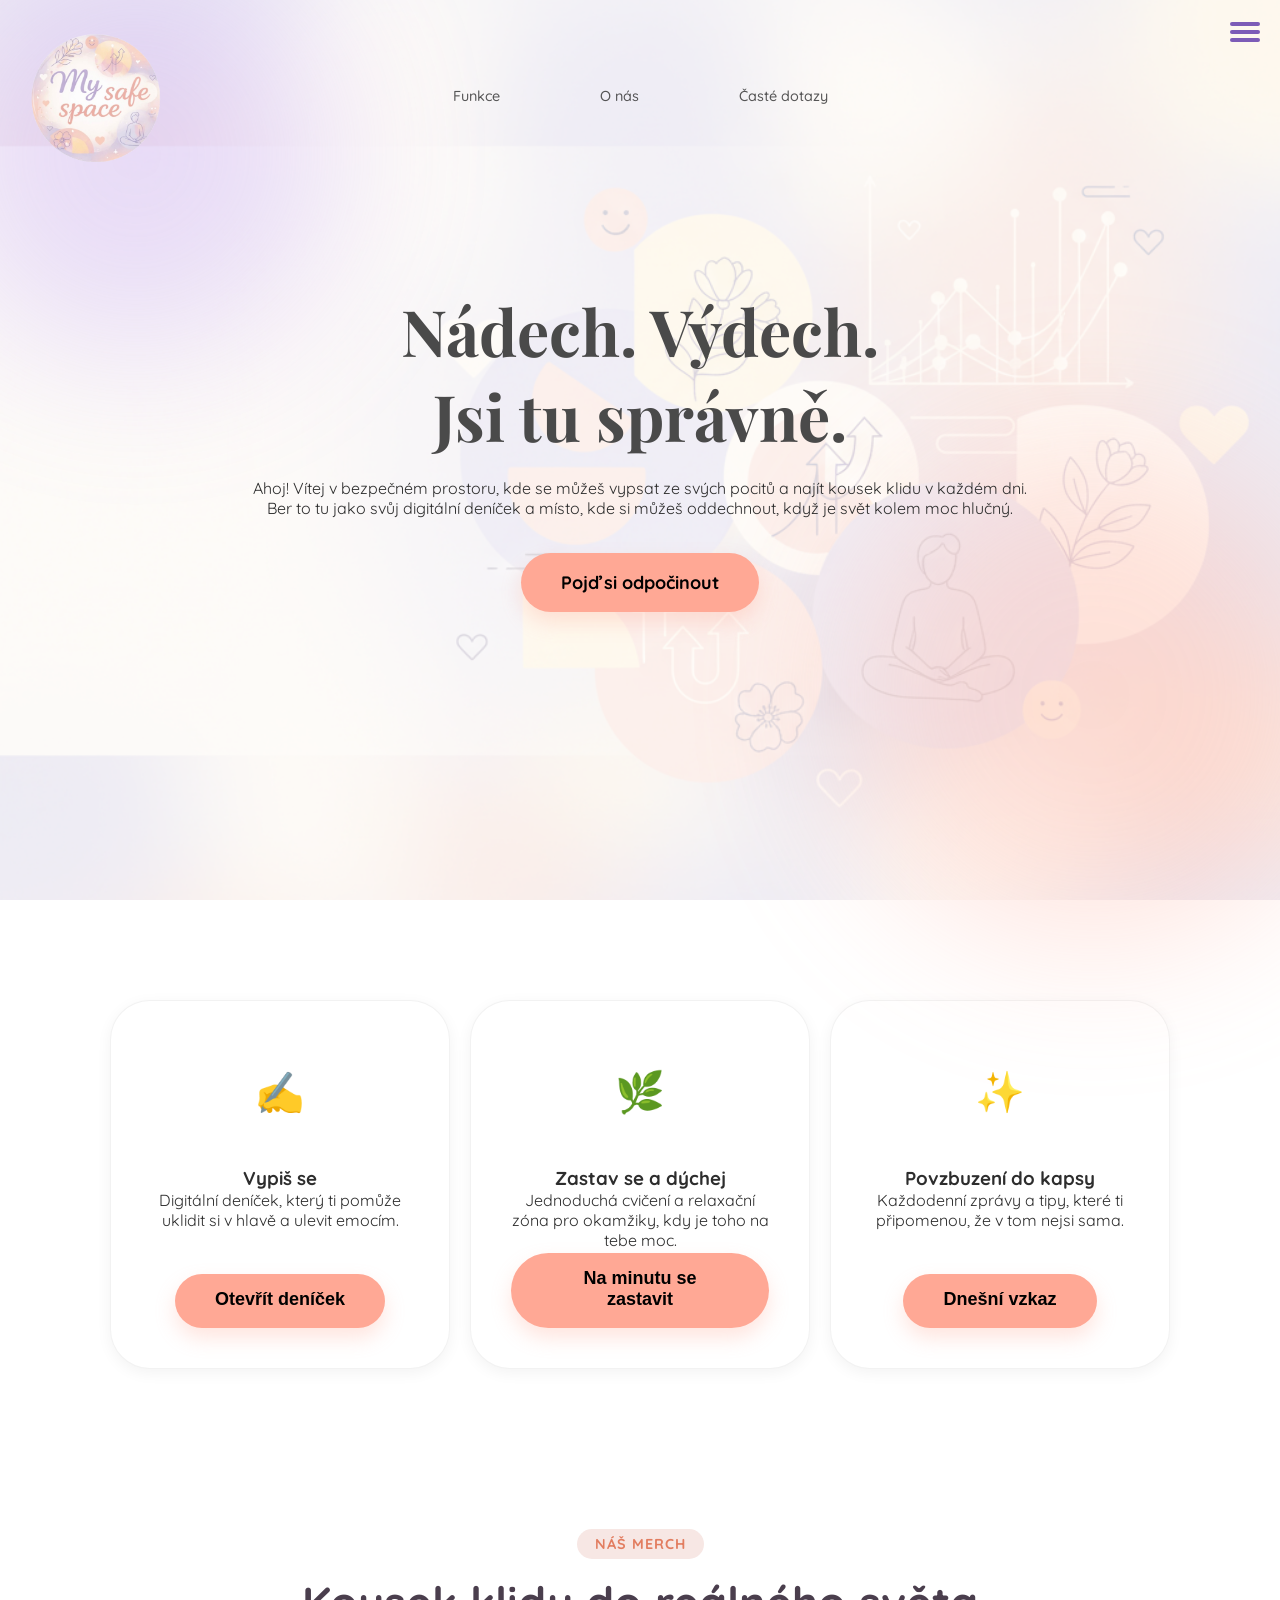
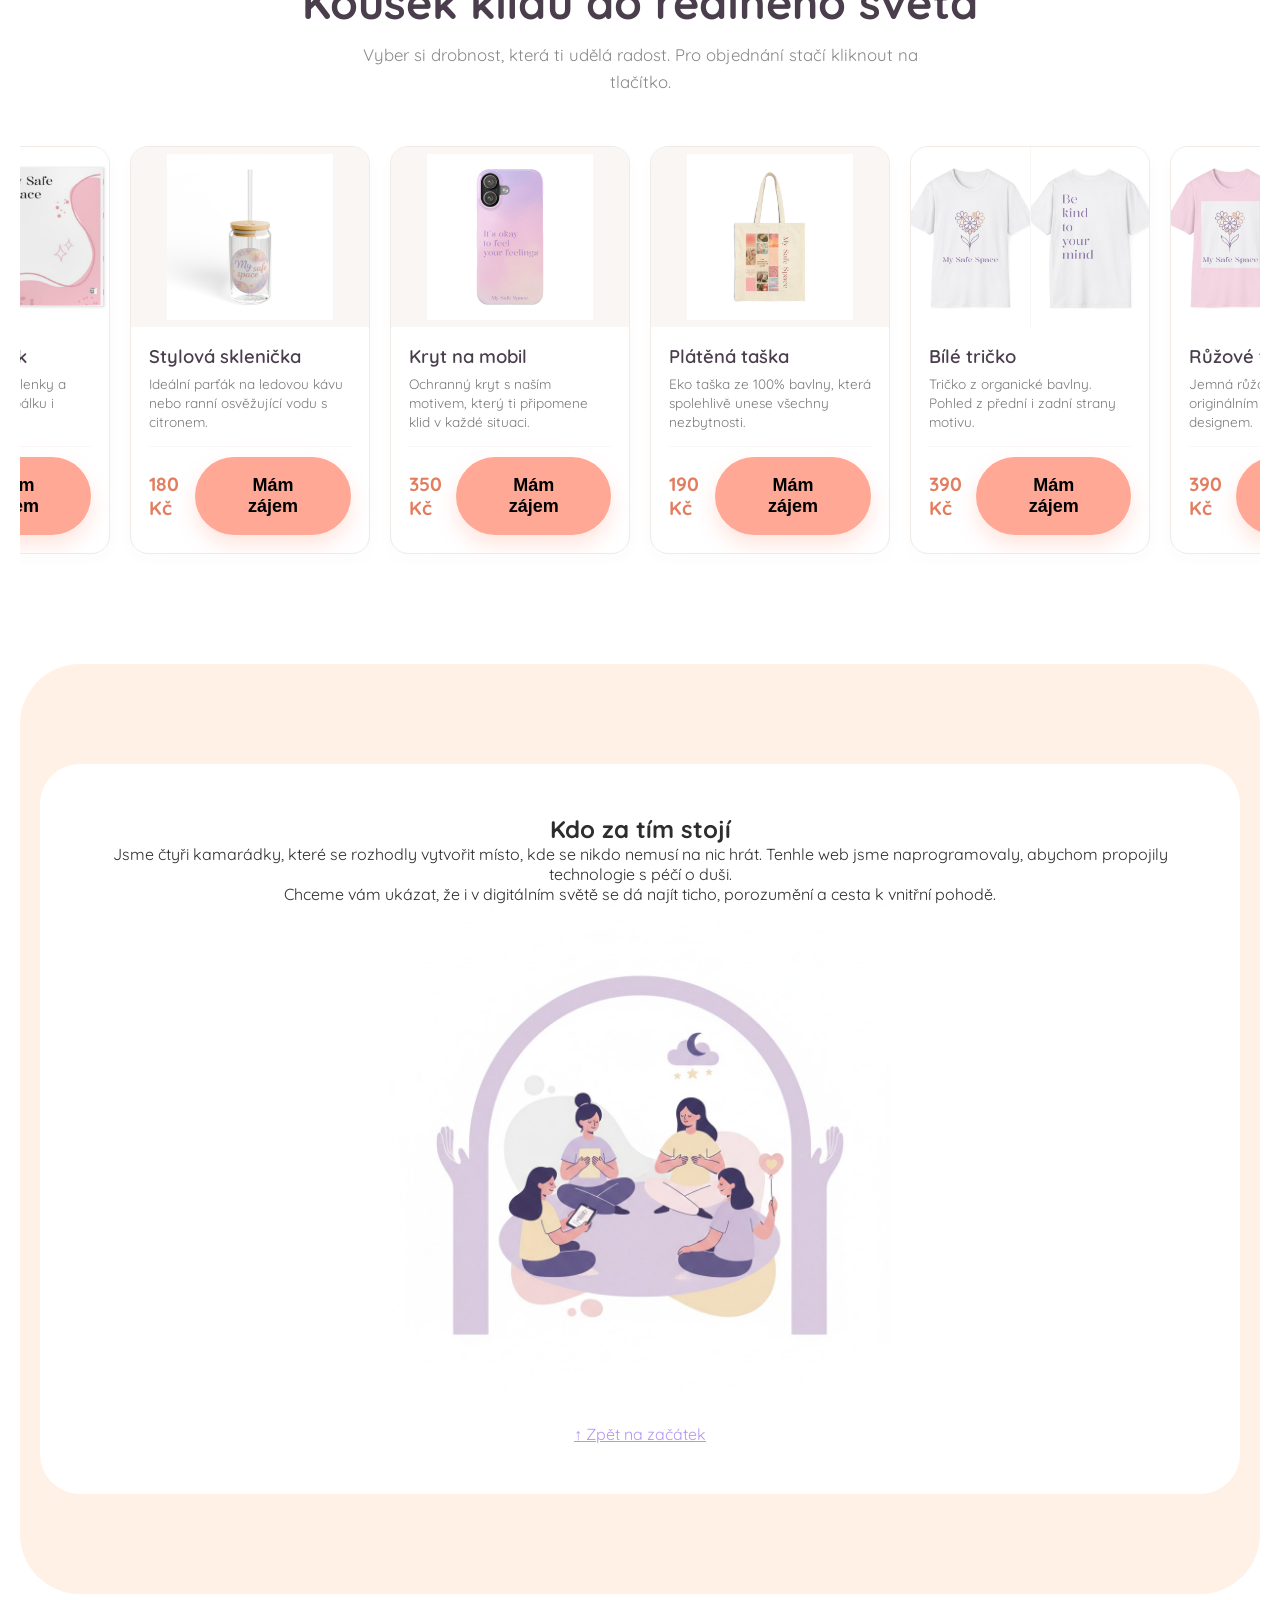
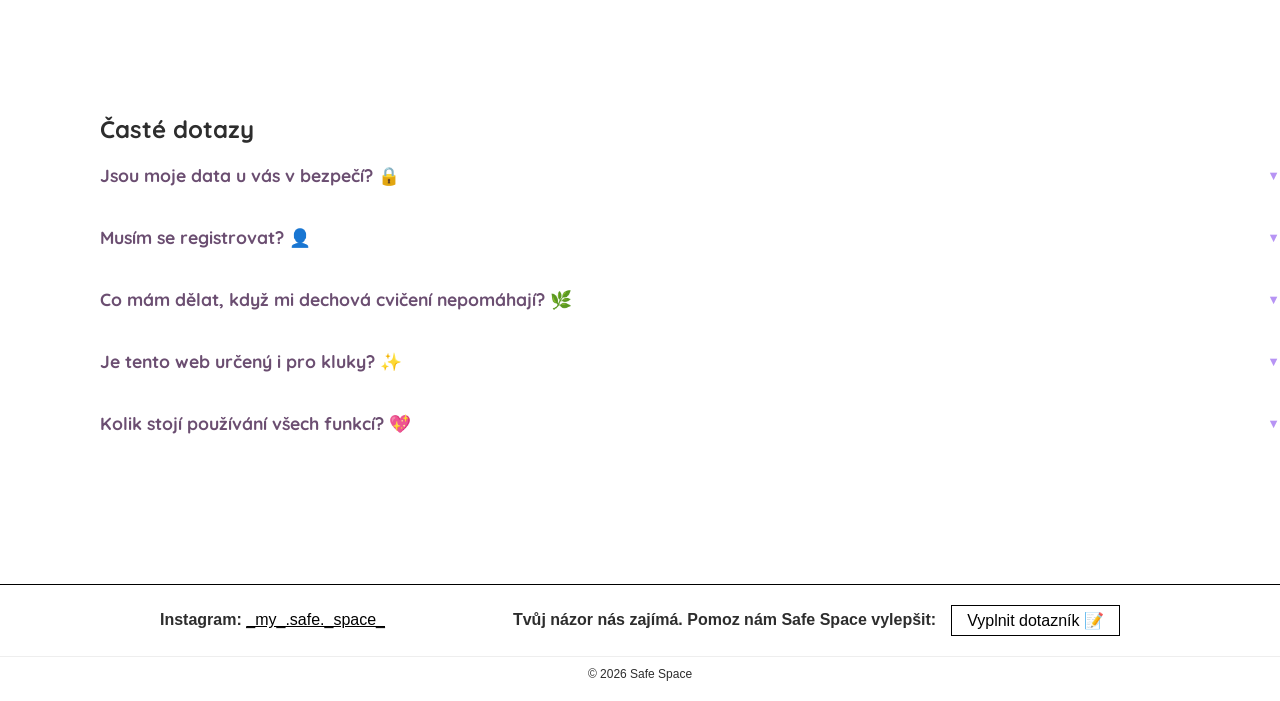
==== commit 60737f5b: "Add files via upload" ====
--- a/index.html
+++ b/index.html
@@ -1,114 +1,950 @@
 <!DOCTYPE html>
+
 <html lang="cs">
+
 <head>
+
     <meta charset="UTF-8">
+
     <meta name="viewport" content="width=device-width, initial-scale=1.0">
+
     <title>Safe Space | Nádech. Výdech.</title>
+
     <link href="https://fonts.googleapis.com/css2?family=Playfair+Display:ital,wght@0,700;1,700&family=Quicksand:wght@300;500;700&display=swap" rel="stylesheet">
+
     <link rel="stylesheet" href="safe_space_2.css">
+
 </head>
+
 <body>
 
+
+
 <div class="emergency-burger-wrapper">
+
     <button class="burger-tlacitko" aria-label="Menu tísňových linek">
+
         <span></span>
+
         <span></span>
+
         <span></span>
+
     </button>
 
+
+
     <div class="tisnova-nabidka" id="tisnoveMenu">
+
         <h2>Tísňová čísla</h2>
+
         <ul class="seznam-linek">
+
             <li class="radek-linky">
+
                 <span class="nazev-sluzby">Evropské číslo</span>
+
                 <a href="tel:112" class="tlacitko-volat">112</a>
+
             </li>
+
             <li class="radek-linky">
+
                 <span class="nazev-sluzby">Hasiči</span>
+
                 <a href="tel:150" class="tlacitko-volat">150</a>
+
             </li>
+
             <li class="radek-linky">
+
                 <span class="nazev-sluzby">Záchranka</span>
+
                 <a href="tel:155" class="tlacitko-volat">155</a>
+
             </li>
+
             <li class="radek-linky">
+
                 <span class="nazev-sluzby">Policie</span>
+
                 <a href="tel:158" class="tlacitko-volat">158</a>
+
             </li>
+
             <li class="radek-linky">
+
                 <span class="nazev-sluzby">Psychická pomoc (Dospělí)</span>
+
                 <a href="tel:116123" class="tlacitko-volat">116123</a>
+
             </li>
+
             <li class="radek-linky">
+
                 <span class="nazev-sluzby">Linka bezpečí (Do 26 let)</span>
+
                 <a href="tel:116111" class="tlacitko-volat">116111</a>
+
             </li>
+
             <li class="radek-linky">
+
                 <span class="nazev-sluzby">Cesta z krize</span>
+
                 <a href="tel:116006" class="tlacitko-volat">116006</a>
+
             </li>
+
         </ul>
+
     </div>
+
 </div>
 
+
+
 <nav class="navbar">
+
+
+
     <div class="container nav-flex">
+
+
+
         <a href="#home" class="logo">
+
+
+
             <img src="logo_bez_pozadi.png" alt="Safe space">
+
+
+
         </a>
+
+
+
         <ul class="nav-links">
+
+
+
             <li><a href="#funkce">Funkce</a></li>
+
+
+
             <li><a href="#o_nas" class="nav-about-link">O nás</a></li>
+
+
+
             <li><a href="#caste_dotazy">Časté dotazy</a></li>
+
+
+
         </ul>
+
+
+
         <span class="spacer"></span>
+
+
+
     </div>
-</nav> 
+
+
+
+</nav>
+
+
+
+
+
+
 
 <section class="hero" id="home">
+
     <div class="hero-overlay"></div>
+
     <div class="blob blob-1"></div>
+
     <div class="blob blob-2"></div>
+
     <div class="hero-content">
+
         <div class="container">
+
             <h1>Nádech. Výdech.<br>Jsi tu správně.</h1>
-            <p>Ahoj! Vítej v bezpečném prostoru, kde se můžeš vypsat ze svých pocitů a najít kousek klidu v každém dni.</p> 
+
+            <p>Ahoj! Vítej v bezpečném prostoru, kde se můžeš vypsat ze svých pocitů a najít kousek klidu v každém dni.</p>
+
             <p class="hero-text-bottom">Ber to tu jako svůj digitální deníček a místo, kde si můžeš oddechnout, když je svět kolem moc hlučný.</p>  
+
             <a href="#funkce" class="btn-peach">Pojď si odpočinout</a>
-        </div>
+
+        </div>
+
     </div>
+
 </section>
 
+
+
 <section class="features" id="funkce">
+
     <div class="container">
+
         <div class="feature-grid">
+
             <article class="feature-item">
+
                 <div class="icon-box icon-pink">✍️</div>
+
                 <h3>Vypiš se</h3>
+
                 <p>Digitální deníček, který ti pomůže uklidit si v hlavě a ulevit emocím.</p>
+
                 <button class="btn-peach" onclick="openJournal()">Otevřít deníček</button>
+
             </article>
 
+
+
             <article class="feature-item">
+
                <div class="icon-box icon-blue">🌿</div>
+
                <h3>Zastav se a dýchej</h3>
+
                <p>Jednoduchá cvičení a relaxační zóna pro okamžiky, kdy je toho na tebe moc.</p>
+
+   
+
                <div id="breath-zone" style="display: none;">
+
                    <div id="breath-flower">🌸</div>
+
                    <p id="breath-text" style="font-weight: bold; margin-top: 15px;">Nádech...</p>
+
                </div>
+
+   
+
                <button id="start-breath" class="btn-peach">Na minutu se zastavit</button>
+
             </article>
 
+
+
             <article class="feature-item">
+
                 <div class="icon-box icon-purple">✨</div>
+
                 <h3>Povzbuzení do kapsy</h3>
+
                 <p>Každodenní zprávy a tipy, které ti připomenou, že v tom nejsi sama.</p>
+
                 <p id="vzkaz-text" style="margin-top: 20px; font-weight: bold; font-size: 1.1rem; color: #6B4E71; min-height: 24px; transition: opacity 0.5s ease; opacity: 0;"></p>
+
+               
+
                 <button class="btn-peach" id="vzkaz-btn">Dnešní vzkaz</button>
+
             </article>
-        </div>
+
+        </div>
+
     </div>
+
 </section>
 
-<section id="merch" style="background-color: #ffffff;+
+
+<section id="merch" style="background-color: #ffffff; padding: 60px 0; width: 100%; display: block; clear: both;">
+
+   
+
+    <style>
+
+        /* Tento obal vycentruje MERCH bez ovlivnění zbytku webu */
+
+        .safe-merch-container {
+
+            max-width: 1600px !important;
+
+            width: 100% !important;
+
+            margin: 0 auto !important;
+
+            padding: 0 20px !important;
+
+            box-sizing: border-box !important;
+
+            text-align: center !important;
+
+            display: block !important;
+
+        }
+
+
+
+        .merch-main-header {
+
+            text-align: center;
+
+            margin-bottom: 40px;
+
+        }
+
+
+
+        .merch-badge {
+
+            display: inline-block;
+
+            background-color: #F7E7E4;
+
+            color: #E27D60;
+
+            padding: 6px 18px;
+
+            border-radius: 30px;
+
+            font-size: 0.9rem;
+
+            font-weight: bold;
+
+            text-transform: uppercase;
+
+            letter-spacing: 1px;
+
+            margin-bottom: 15px;
+
+        }
+
+
+
+        .merch-main-header h2 {
+
+            font-size: 2.8rem;
+
+            color: #4A3E4D;
+
+            margin: 0 0 12px 0;
+
+            font-weight: 700;
+
+        }
+
+
+
+        .merch-main-header p {
+
+            color: #888888;
+
+            font-size: 1.05rem;
+
+            max-width: 600px;
+
+            margin: 0 auto;
+
+            line-height: 1.6;
+
+        }
+
+
+
+        /* Řada produktů vedle sebe - vycentrovaná */
+
+        .merch-products-grid {
+
+            display: flex !important;
+
+            flex-direction: row !important;
+
+            flex-wrap: nowrap !important;
+
+            gap: 20px !important;
+
+            justify-content: center !important;
+
+            width: 100% !important;
+
+            box-sizing: border-box !important;
+
+            padding: 10px 0 !important;
+
+            margin: 0 auto !important;
+
+            overflow-x: auto;
+
+        }
+
+
+
+        /* IDEÁLNÍ VELIKOST POLÍČEK: Zvětšeno pro lepší čitelnost */
+
+        .merch-product-card {
+
+            background: #ffffff;
+
+            border: 1px solid #EFEAE6;
+
+            border-radius: 18px;
+
+            width: 240px; /* Zvětšená šířka kartičky */
+
+            flex-shrink: 0;
+
+            display: flex;
+
+            flex-direction: column;
+
+            overflow: hidden;
+
+            box-shadow: 0 6px 20px rgba(226, 125, 96, 0.02);
+
+            transition: transform 0.3s ease, box-shadow 0.3s ease, border-color 0.3s ease;
+
+            box-sizing: border-box;
+
+        }
+
+
+
+        .merch-product-card:hover {
+
+            transform: translateY(-5px);
+
+            box-shadow: 0 12px 28px rgba(226, 125, 96, 0.08);
+
+            border-color: #E27D60;
+
+        }
+
+
+
+        /* Box na obrázky merche */
+
+        .merch-card-images {
+
+            display: flex;
+
+            width: 100%;
+
+            height: 180px;
+
+            background-color: #FAF6F4;
+
+            overflow: hidden;
+
+            gap: 1px;
+
+            align-items: center;
+
+            justify-content: center;
+
+        }
+
+
+
+        /* Pouze obrázky UVNITŘ MERCHE se dvěma fotkami */
+
+        .merch-card-images img {
+
+            flex: 1;
+
+            width: 50%;
+
+            height: 100%;
+
+            object-fit: cover;
+
+        }
+
+
+
+        /* Pouze obrázky UVNITŘ MERCHE s jednou fotkou (kryt, sklenička) - NEOŘÍZNUTÉ */
+
+        .merch-card-images img.full-width-img {
+
+            width: 100%;
+
+            height: 92%;
+
+            flex: none;
+
+            object-fit: contain !important; /* Zde se zmenší jen produkt v merche */
+
+        }
+
+
+
+        .merch-card-body {
+
+            padding: 18px;
+
+            display: flex;
+
+            flex-direction: column;
+
+            flex-grow: 1;
+
+            text-align: left;
+
+        }
+
+
+
+        .merch-card-body h3 {
+
+            font-size: 1.15rem;
+
+            color: #4A3E4D;
+
+            margin: 0 0 6px 0;
+
+            font-weight: 600;
+
+        }
+
+
+
+        .merch-desc {
+
+            color: #7A7A7A;
+
+            font-size: 0.85rem;
+
+            line-height: 1.4;
+
+            margin: 0 0 15px 0;
+
+            flex-grow: 1;
+
+        }
+
+
+
+        .merch-card-footer {
+
+            margin-top: auto;
+
+            display: flex;
+
+            align-items: center;
+
+            justify-content: space-between;
+
+            padding-top: 10px;
+
+            border-top: 1px solid #FAF6F4;
+
+        }
+
+
+
+        .merch-card-price {
+
+            font-size: 1.2rem;
+
+            font-weight: bold;
+
+            color: #E27D60;
+
+        }
+
+    </style>
+
+
+
+    <div class="safe-merch-container">
+
+       
+
+        <div class="merch-main-header">
+
+            <span class="merch-badge">Náš merch</span>
+
+            <h2>Kousek klidu do reálného světa</h2>
+
+            <p>Vyber si drobnost, která ti udělá radost. Pro objednání stačí kliknout na tlačítko.</p>
+
+        </div>
+
+
+
+        <div class="merch-products-grid">
+
+           
+
+            <article class="merch-product-card">
+
+                <div class="merch-card-images">
+
+                    <img src="denik_1.jpg" alt="Deník obálka">
+
+                    <img src="denik_2.jpg" alt="Deník vnitřek">
+
+                </div>
+
+                <div class="merch-card-body">
+
+                    <h3>Bezpečný deník</h3>
+
+                    <p class="merch-desc">Tvůj prostor pro myšlenky a emoce. Pohled na obálku i vnitřek.</p>
+
+                    <div class="merch-card-footer">
+
+                        <span class="merch-card-price">290 Kč</span>
+
+                        <button class="btn-peach" onclick="objednatProdukt('Bezpečný deník')">Mám zájem</button>
+
+                    </div>
+
+                </div>
+
+            </article>
+
+
+
+            <article class="merch-product-card">
+
+                <div class="merch-card-images">
+
+                    <img src="sklenicka.jpg" alt="Stylová sklenička" class="full-width-img">
+
+                </div>
+
+                <div class="merch-card-body">
+
+                    <h3>Stylová sklenička</h3>
+
+                    <p class="merch-desc">Ideální parťák na ledovou kávu nebo ranní osvěžující vodu s citronem.</p>
+
+                    <div class="merch-card-footer">
+
+                        <span class="merch-card-price">180 Kč</span>
+
+                        <button class="btn-peach" onclick="objednatProdukt('Stylová sklenička')">Mám zájem</button>
+
+                    </div>
+
+                </div>
+
+            </article>
+
+
+
+            <article class="merch-product-card">
+
+                <div class="merch-card-images">
+
+                    <img src="kryt.jpg" alt="Kryt na mobil" class="full-width-img">
+
+                </div>
+
+                <div class="merch-card-body">
+
+                    <h3>Kryt na mobil</h3>
+
+                    <p class="merch-desc">Ochranný kryt s naším motivem, který ti připomene klid v každé situaci.</p>
+
+                    <div class="merch-card-footer">
+
+                        <span class="merch-card-price">350 Kč</span>
+
+                        <button class="btn-peach" onclick="objednatProdukt('Kryt na mobil')">Mám zájem</button>
+
+                    </div>
+
+                </div>
+
+            </article>
+
+
+
+            <article class="merch-product-card">
+
+                <div class="merch-card-images">
+
+                    <img src="taska.jpg" alt="Plátěná taška" class="full-width-img">
+
+                </div>
+
+                <div class="merch-card-body">
+
+                    <h3>Plátěná taška</h3>
+
+                    <p class="merch-desc">Eko taška ze 100% bavlny, která spolehlivě unese všechny nezbytnosti.</p>
+
+                    <div class="merch-card-footer">
+
+                        <span class="merch-card-price">190 Kč</span>
+
+                        <button class="btn-peach" onclick="objednatProdukt('Plátěná taška')">Mám zájem</button>
+
+                    </div>
+
+                </div>
+
+            </article>
+
+
+
+            <article class="merch-product-card">
+
+                <div class="merch-card-images">
+
+                    <img src="tricko_bile_1.jpg" alt="Bílé tričko předek">
+
+                    <img src="tricko_bile_2.jpg" alt="Bílé tričko zadek">
+
+                </div>
+
+                <div class="merch-card-body">
+
+                    <h3>Bílé tričko</h3>
+
+                    <p class="merch-desc">Tričko z organické bavlny. Pohled z přední i zadní strany motivu.</p>
+
+                    <div class="merch-card-footer">
+
+                        <span class="merch-card-price">390 Kč</span>
+
+                        <button class="btn-peach" onclick="objednatProdukt('Bílé tričko se vzorem')">Mám zájem</button>
+
+                    </div>
+
+                </div>
+
+            </article>
+
+
+
+            <article class="merch-product-card">
+
+                <div class="merch-card-images">
+
+                    <img src="tricko_ruzove_1.jpg" alt="Růžové tričko předek">
+
+                    <img src="tricko_ruzove_2.jpg" alt="Růžové tričko zadek">
+
+                </div>
+
+                <div class="merch-card-body">
+
+                    <h3>Růžové tričko</h3>
+
+                    <p class="merch-desc">Jemná růžová alternativa s originálním oboustranným designem.</p>
+
+                    <div class="merch-card-footer">
+
+                        <span class="merch-card-price">390 Kč</span>
+
+                        <button class="btn-peach" onclick="objednatProdukt('Růžové tričko se vzorem')">Mám zájem</button>
+
+                    </div>
+
+                </div>
+
+            </article>
+
+
+
+        </div>
+
+    </div>
+
+
+
+    <script>
+
+        function objednatProdukt(nazevProduktu) {
+
+            alert("✨ Skvělá volba! Produkt '" + nazevProduktu + "' byl úspěšně přidán do tvého zájmu. Brzy tě budeme kontaktovat pro dokončení objednávky. ✨");
+
+        }
+
+    </script>
+
+</section>
+
+
+
+<section class="about" id="o_nas">
+
+    <div class="container">
+
+        <div class="about-card">
+
+            <h2>Kdo za tím stojí</h2>
+
+            <p>Jsme čtyři kamarádky, které se rozhodly vytvořit místo, kde se nikdo nemusí na nic hrát. Tenhle web jsme naprogramovaly, abychom propojily technologie s péčí o duši.</p>
+
+            <p>Chceme vám ukázat, že i v digitálním světě se dá najít ticho, porozumění a cesta k vnitřní pohodě.</p>
+
+            <img src="landing_page_obrazek.png" class="ctyri_kamaradky" alt="Tým Safe Space">
+
+            <a href="#home" style="display:block; margin-top:20px; color: var(--lavender);">↑ Zpět na začátek</a>
+
+        </div>
+
+    </div>
+
+</section>
+
+
+
+<section class="faq" id="caste_dotazy" style="padding-left: 100px;">
+
+    <div class="container">
+
+        <h2 class="section-title">Časté dotazy</h2>
+
+        <div class="faq-list">
+
+            <div class="faq-item">
+
+                <button class="faq-question">Jsou moje data u vás v bezpečí? 🔒</button>
+
+                <div class="faq-answer"><p>Naprosto. Vše zůstává pouze ve tvém prohlížeči.</p></div>
+
+            </div>
+
+            <div class="faq-item">
+
+                <button class="faq-question">Musím se registrovat? 👤</button>
+
+                <div class="faq-answer"><p>Ne, registrace není potřeba.</p></div>
+
+            </div>
+
+            <div class="faq-item">
+
+                <button class="faq-question">Co mám dělat, když mi dechová cvičení nepomáhají? 🌿</button>
+
+                <div class="faq-answer">
+
+                    <p>To se může stát a je to v pořádku. V takovém případě doporučujeme sekci „Tísňová čísla“ v pravém horním rohu, kde najdeš čísla na odborníky a linky důvěry, kteří jsou tu pro tebe 24/7.</p>
+
+                </div>
+
+            </div>
+
+            <div class="faq-item">
+
+                <button class="faq-question">Je tento web určený i pro kluky? ✨</button>
+
+                <div class="faq-answer">
+
+                    <p>Určitě! I když je design laděný do jemných barev, psychické zdraví nezná pohlaví.</p>
+
+                    <p>Safe Space je tu pro každého, kdo potřebuje chvíli klidu.</p>
+
+                </div>
+
+            </div>
+
+            <div class="faq-item">
+
+                <button class="faq-question">Kolik stojí používání všech funkcí? 💖</button>
+
+                <div class="faq-answer"><p>Vše na tomto webu je a vždy bude zdarma. Naším cílem je pomáhat, ne vydělávat.</p></div>
+
+            </div>
+
+        </div>
+
+    </div>
+
+</section>
+
+
+
+<div id="journal-overlay" class="overlay">
+
+    <div class="journal-container">
+
+        <button id="close-journal" class="close-btn">&times; Zavřít</button>
+
+        <div class="journal-tabs">
+
+            <button class="tab-btn active" onclick="openTab(event, 'new-entry')">Nový zápis</button>
+
+            <button class="tab-btn" onclick="openTab(event, 'past-entries')">Minulé zápisky</button>
+
+        </div>
+
+        <div id="new-entry" class="tab-content active">
+
+            <h2>Jak se dnes cítíš?</h2>
+
+            <textarea id="journal-text" placeholder="Tady je tvůj bezpečný prostor..."></textarea>
+
+            <button class="btn-peach" onclick="saveEntry()">Uložit do deníčku</button>
+
+        </div>
+
+        <div id="past-entries" class="tab-content">
+
+            <h2>Tvé minulé myšlenky</h2>
+
+            <div id="entries-list"><p>Zatím tu nejsou žádné zápisky.</p></div>
+
+        </div>
+
+    </div>
+
+</div>
+
+
+
+<footer class="site-footer">
+
+    <div style="width: 100%; border-top: 1px solid black; padding: 20px 0; margin-top: 50px; font-family: sans-serif;">
+
+        <div style="max-width: 1000px; margin: 0 auto; padding: 0 20px; display: flex; justify-content: space-between; align-items: center; flex-wrap: wrap; gap: 10px;">
+
+            <div style="white-space: nowrap;">
+
+                <strong>Instagram:</strong>
+
+                <a href="https://www.instagram.com/_my_.safe._space_/" target="_blank" style="color: black; text-decoration: underline;">
+
+                    _my_.safe._space_
+
+                 </a>
+
+            </div>
+
+            <div style="display: flex; align-items: center; gap: 15px; flex-wrap: wrap;">
+
+                <span><strong>Tvůj názor nás zajímá. Pomoz nám Safe Space vylepšit:</strong></span>
+
+                <a href="https://forms.gle/ohTYtpYNd53UGNxY6" style="border: 1px solid black; padding: 5px 15px; text-decoration: none; color: black; white-space: nowrap;">
+
+                    Vyplnit dotazník 📝
+
+                </a>
+
+            </div>
+
+        </div>
+
+        <div style="text-align: center; font-size: 12px; margin-top: 20px; border-top: 1px solid #eee; padding-top: 10px;">
+
+            © 2026 Safe Space
+
+        </div>
+
+    </div>
+
+</footer>
+
+
+
+<script src="safe_space_2.js"></script>
+
+</body>
+
+</html> 
+
